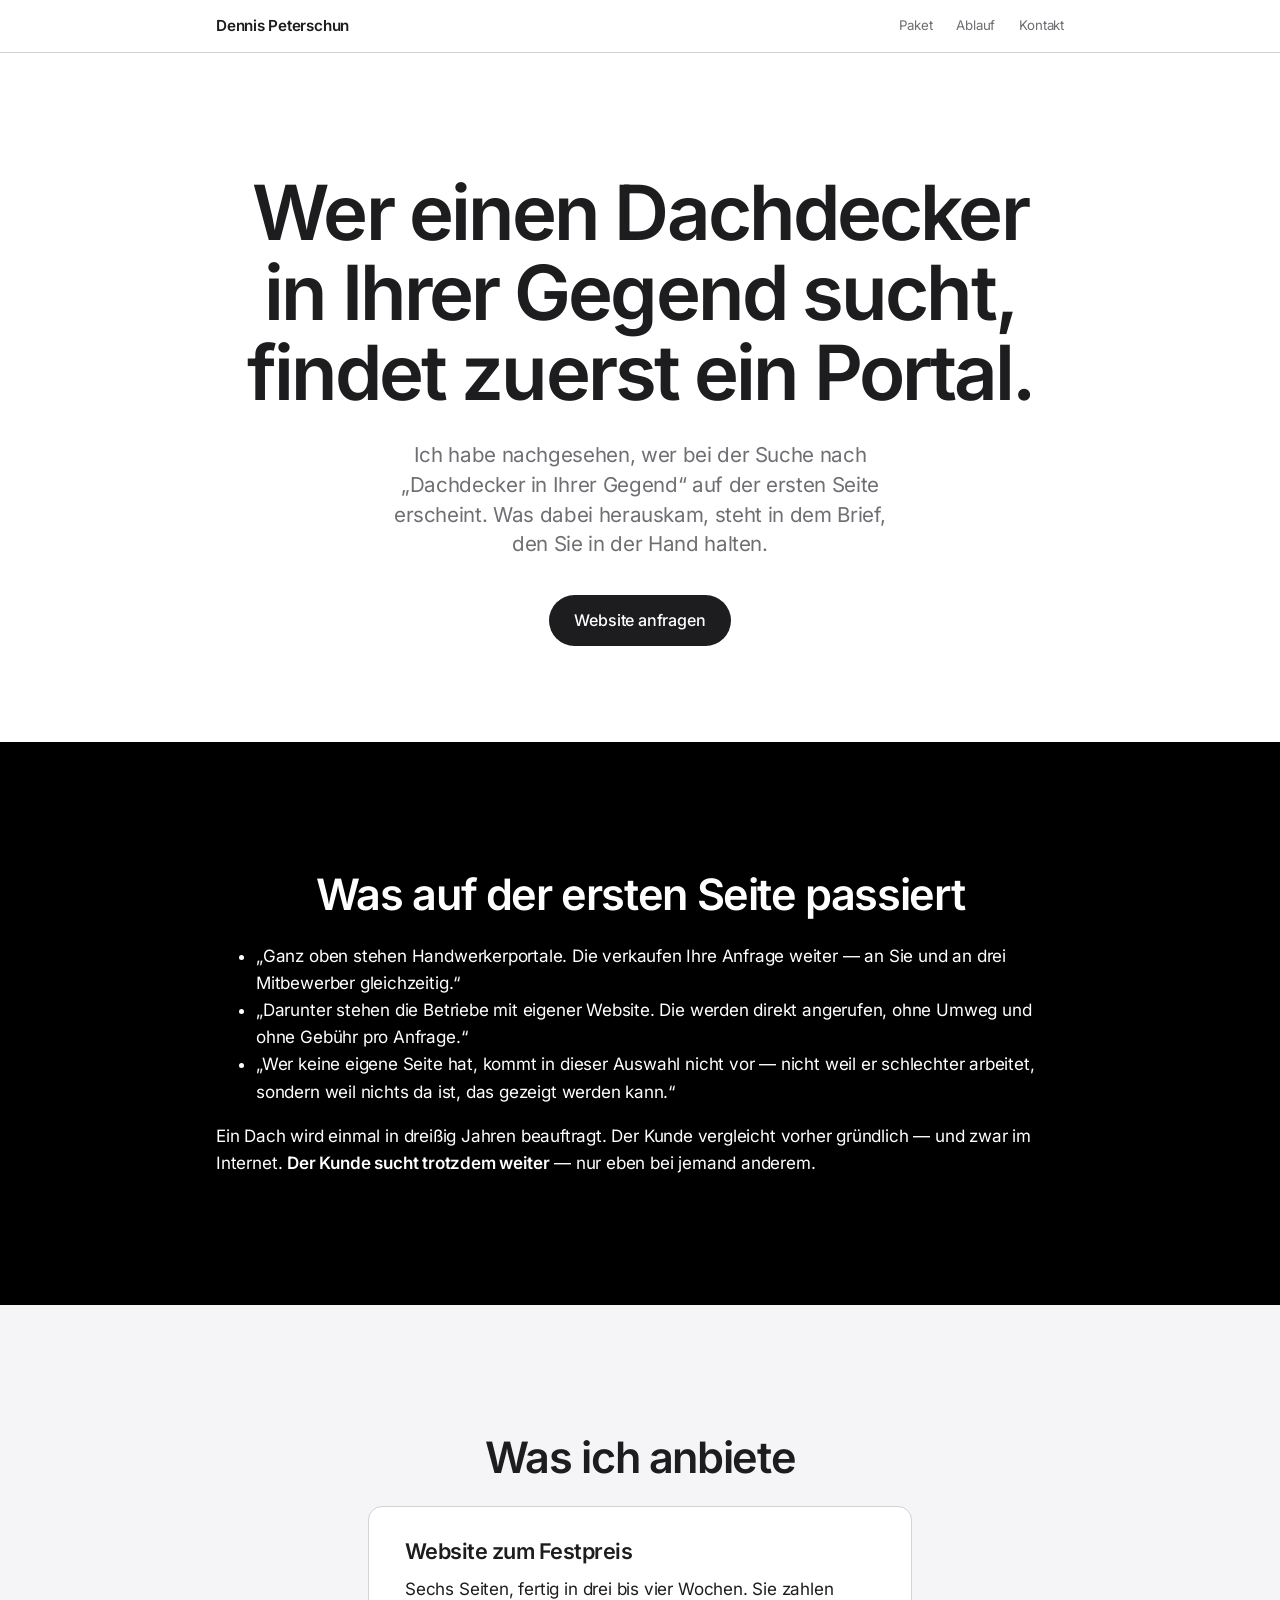
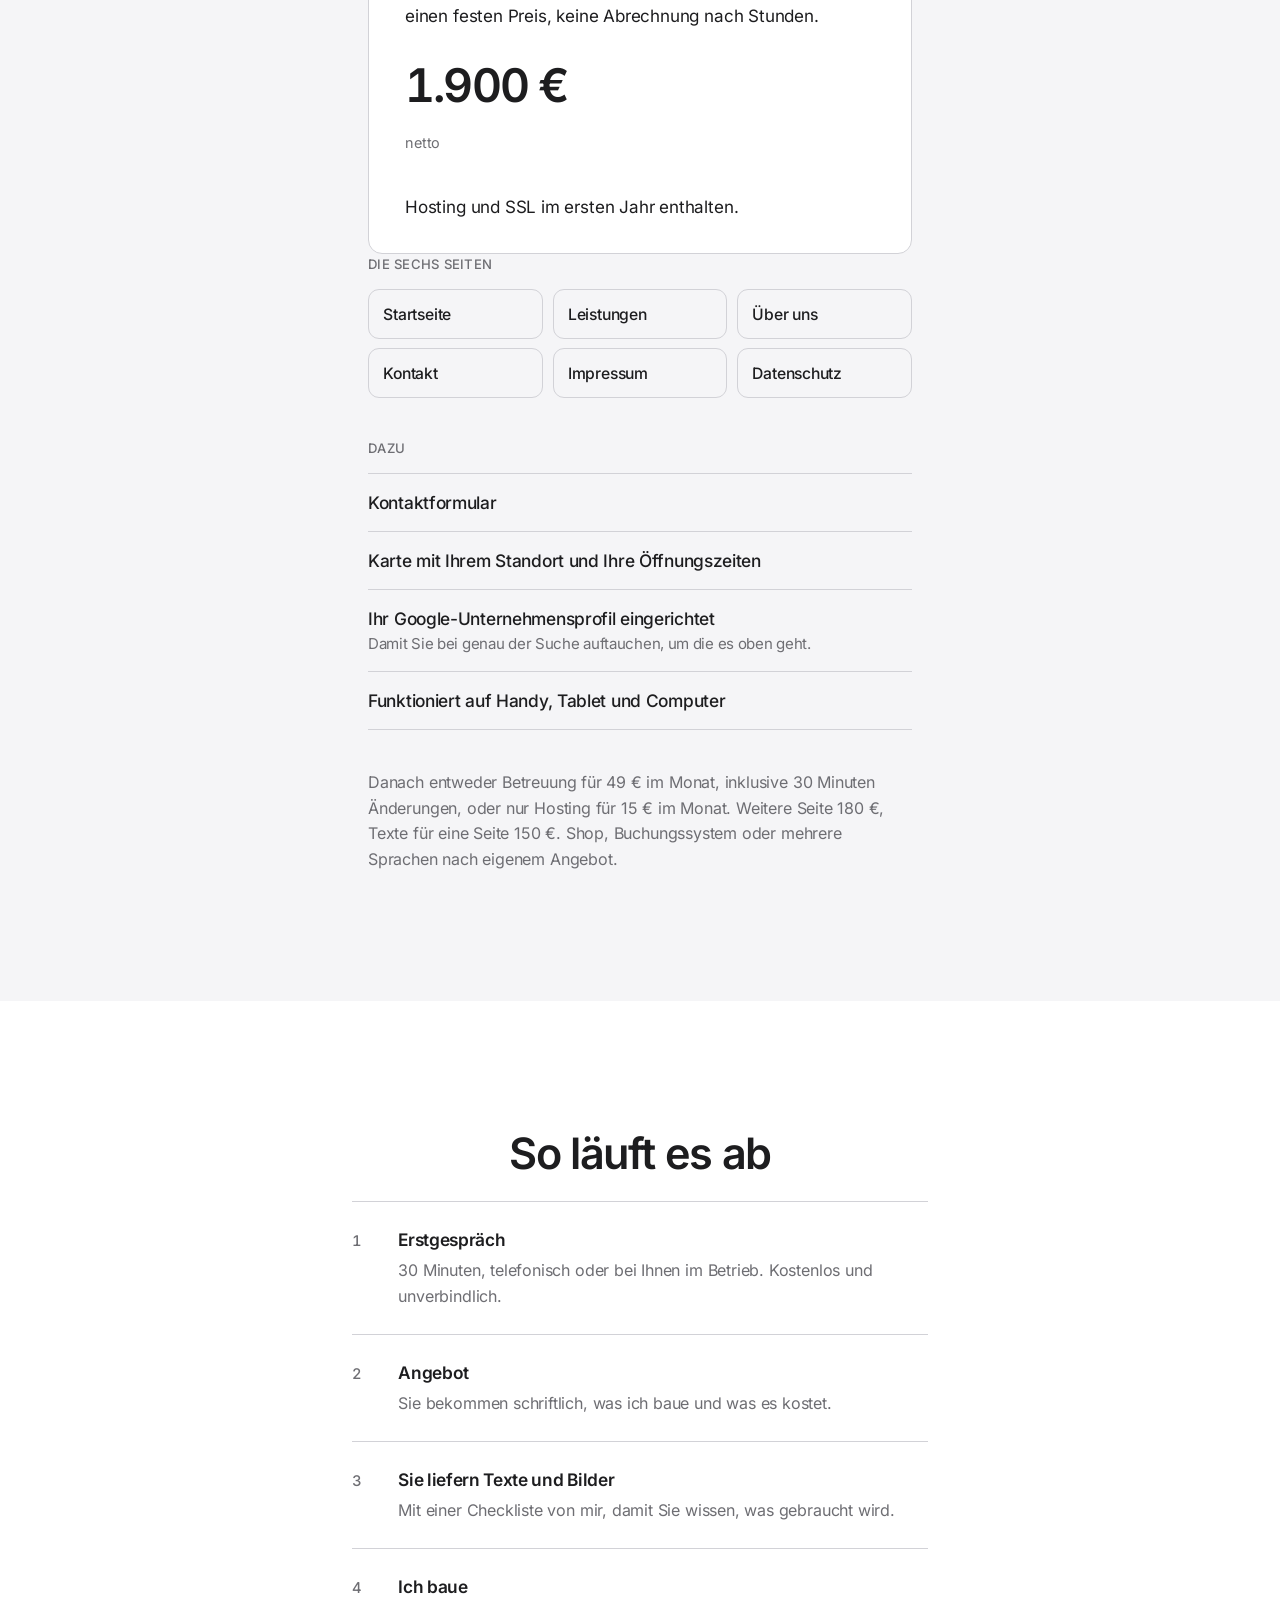
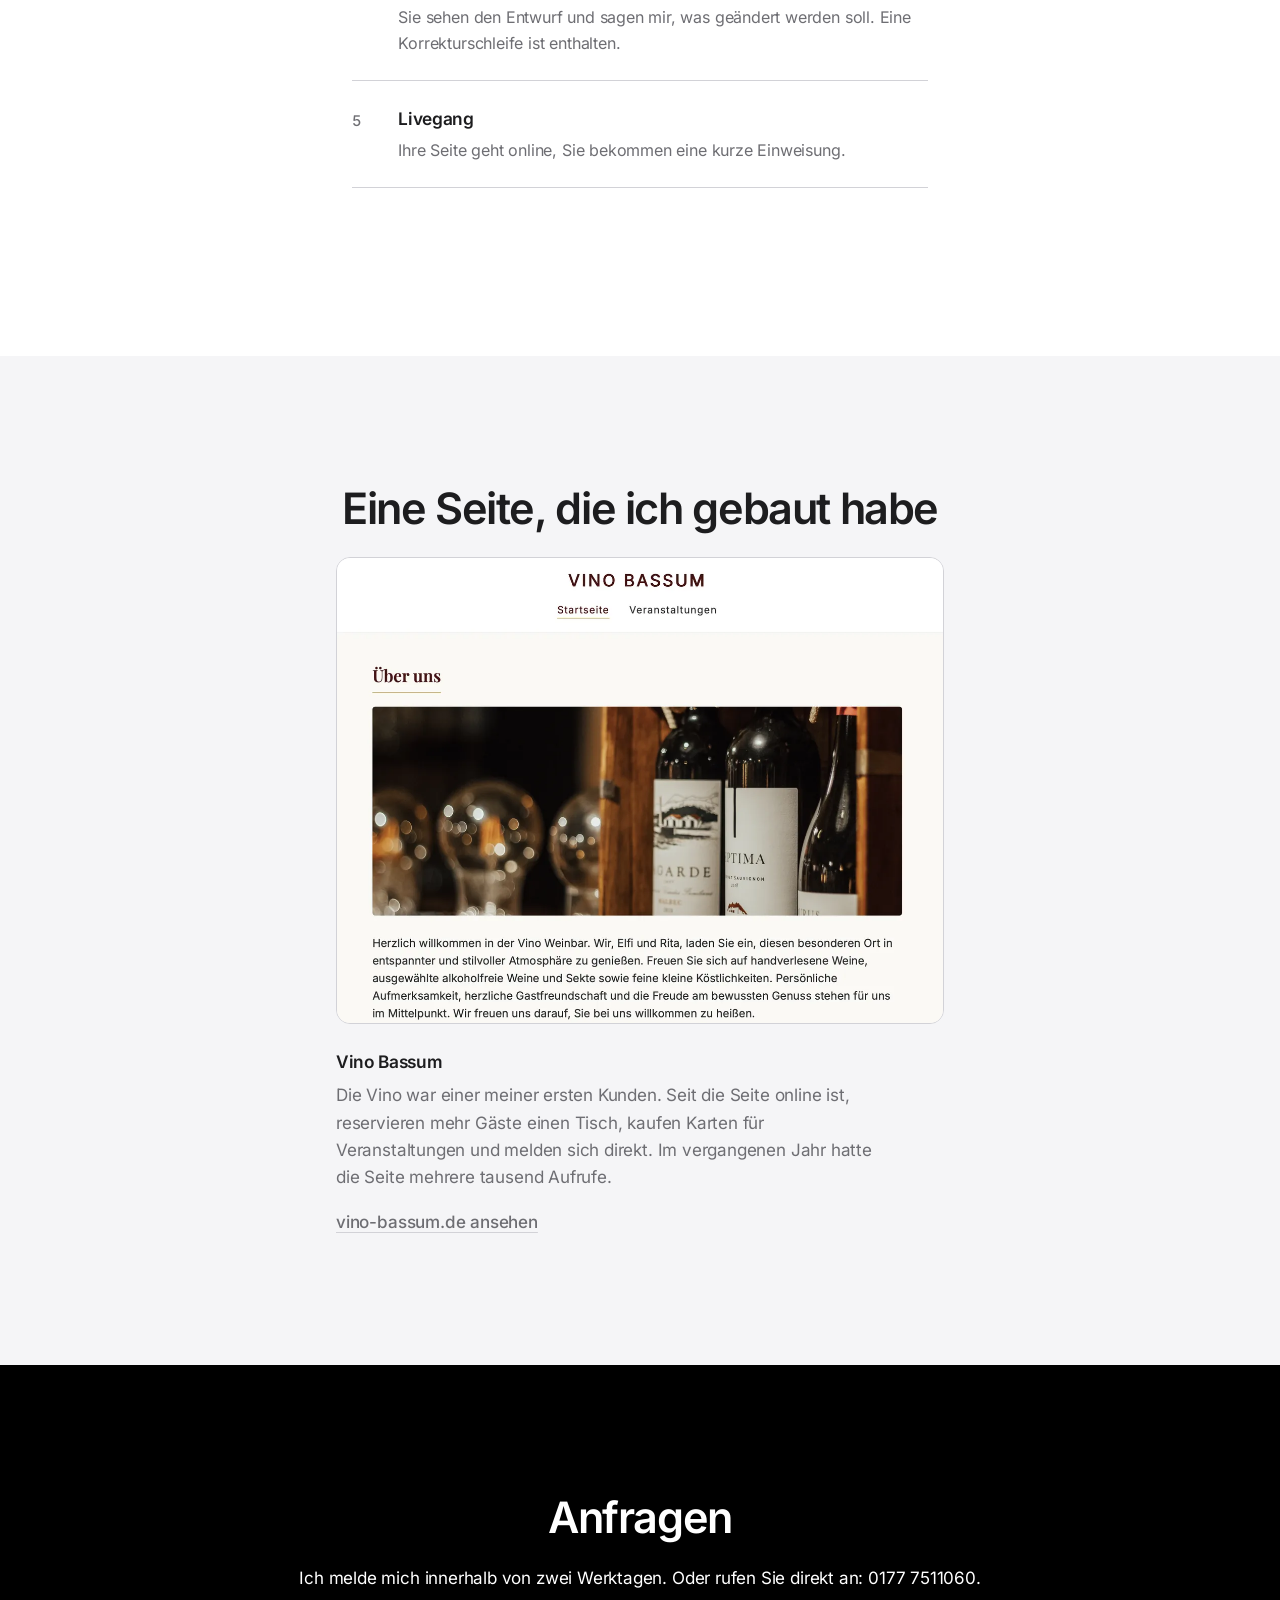
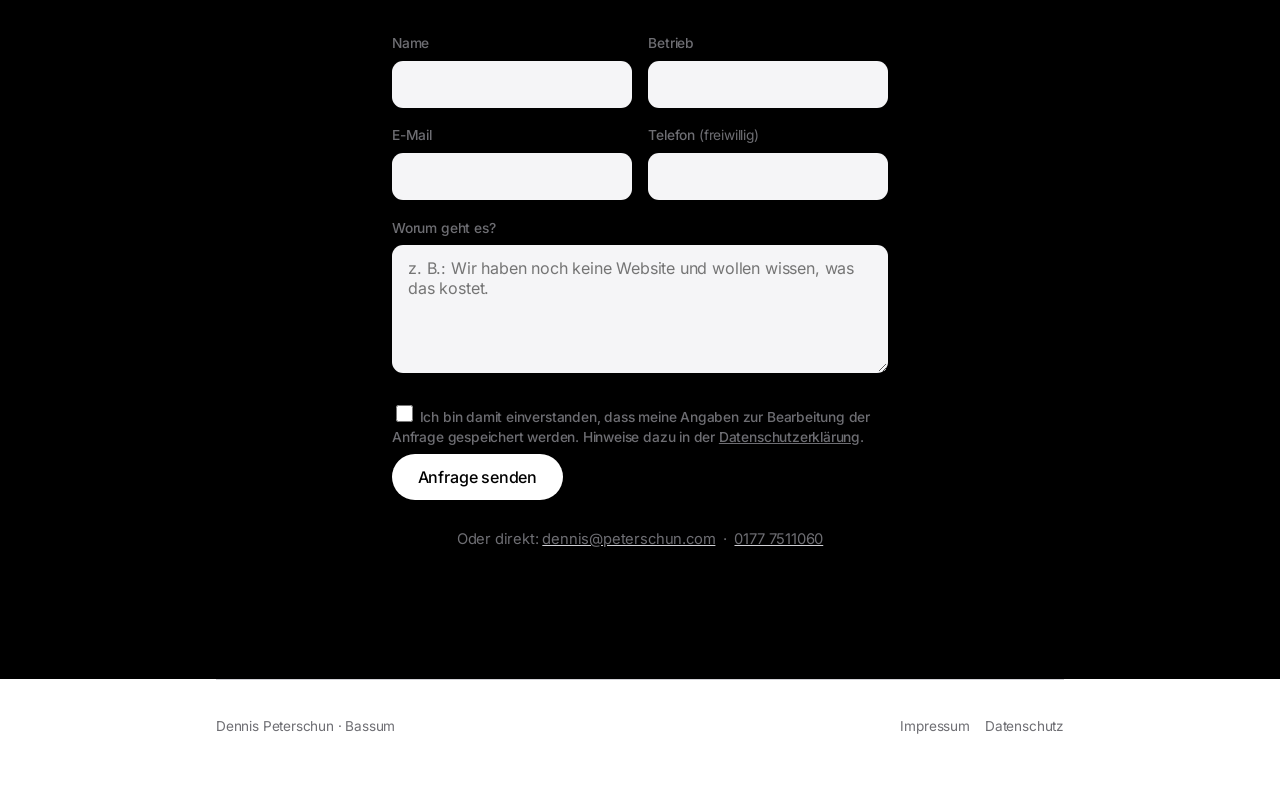
==== dach/index.html @ c655a7ee "Switch Brevo forms to fetch-based submission The form handler now submits directly to Brevo via fetc" ====
<!DOCTYPE html>
<html lang="de">
<head>
<meta charset="utf-8">
<meta name="viewport" content="width=device-width, initial-scale=1">
<title>Website für Dachdecker – Dennis Peterschun</title>
<meta name="description" content="Website zum Festpreis von 1.900 € für Dachdeckerbetriebe im Landkreis Diepholz. Sechs Seiten, fertig in drei bis vier Wochen, Hosting im ersten Jahr enthalten.">
<meta name="robots" content="noindex, follow">
<link rel="stylesheet" href="/assets/site.css">
</head>
<body data-gewerk="DA">

<div class="bar">
  <div class="shell bar-in">
    <a class="bar-name" href="/"><span class="bar-vorname">Dennis </span>Peterschun</a>
    <nav class="bar-links" aria-label="Seitenbereiche">
      <a href="#paket">Paket</a>
      <a href="#ablauf">Ablauf</a>
      <a href="#kontakt">Kontakt</a>
    </nav>
  </div>
</div>

<main id="top">

  <!-- ---------- Auftakt ---------- -->
  <section class="shell hero">
    <h1 class="h-display">Wer einen Dachdecker in Ihrer Gegend sucht, findet zuerst ein Portal.</h1>
    <p class="h-sub">Ich habe nachgesehen, wer bei der Suche nach
      „Dachdecker <span class="js-ort">in Ihrer Gegend</span>“ auf der ersten
      Seite erscheint. Was dabei herauskam, steht in dem Brief, den Sie in der Hand halten.</p>
    <div class="btn-row"><a class="btn" href="#kontakt">Website anfragen</a></div>
    <p class="hero-meta" data-ort-hinweis hidden>Diese Seite gehört zu dem Brief, den ich
      Ihnen nach <span class="js-ort"></span> geschickt habe.</p>
  </section>

  <!-- ---------- Was bei der Suche passiert ---------- -->
  <section class="sec sec-dark">
    <div class="shell">
      <div class="col-mid"><h2 class="h-sec">Was auf der ersten Seite passiert</h2></div>
      <ul class="quotes">
        <li>„Ganz oben stehen Handwerkerportale. Die verkaufen Ihre Anfrage weiter —
          an Sie und an drei Mitbewerber gleichzeitig.“</li>
        <li>„Darunter stehen die Betriebe mit eigener Website. Die werden direkt
          angerufen, ohne Umweg und ohne Gebühr pro Anfrage.“</li>
        <li>„Wer keine eigene Seite hat, kommt in dieser Auswahl nicht vor — nicht
          weil er schlechter arbeitet, sondern weil nichts da ist, das gezeigt werden
          kann.“</li>
      </ul>
      <p class="quotes-note">Ein Dach wird einmal in dreißig Jahren beauftragt. Der Kunde vergleicht vorher gründlich — und zwar im Internet. <b>Der Kunde sucht trotzdem weiter</b> — nur
        eben bei jemand anderem.</p>
    </div>
  </section>

  <!-- ---------- Angebot ---------- -->
  <section class="sec sec-grey" id="paket">
    <div class="shell">
      <div class="col-mid"><h2 class="h-sec">Was ich anbiete</h2></div>

      <div class="card">
        <h2>Website zum Festpreis</h2>
        <p>Sechs Seiten, fertig in drei bis vier Wochen. Sie zahlen einen festen Preis,
          keine Abrechnung nach Stunden.</p>
        <div class="card-price"><span class="pricetag">1.900 € <i>netto</i></span></div>
        <div class="card-foot">Hosting und SSL im ersten Jahr enthalten.</div>
      </div>

      <span class="grouplabel">Die sechs Seiten</span>
      <ul class="pagegrid">
        <li>Startseite</li>
        <li>Leistungen</li>
        <li>Über uns</li>
        <li>Kontakt</li>
        <li>Impressum</li>
        <li>Datenschutz</li>
      </ul>

      <span class="grouplabel">Dazu</span>
      <ul class="feats">
        <li>Kontaktformular</li>
        <li>Karte mit Ihrem Standort und Ihre Öffnungszeiten</li>
        <li>Ihr Google-Unternehmensprofil eingerichtet<span>Damit Sie bei genau der Suche
          auftauchen, um die es oben geht.</span></li>
        <li>Funktioniert auf Handy, Tablet und Computer</li>
      </ul>

      <p class="note">Danach entweder Betreuung für 49 € im Monat, inklusive
        30 Minuten Änderungen, oder nur Hosting für 15 € im Monat. Weitere
        Seite 180 €, Texte für eine Seite 150 €. Shop, Buchungssystem oder
        mehrere Sprachen nach eigenem Angebot.</p>
    </div>
  </section>

  <!-- ---------- Ablauf ---------- -->
  <section class="sec" id="ablauf">
    <div class="shell">
      <div class="col-mid"><h2 class="h-sec">So läuft es ab</h2></div>
      <ol class="steps">
        <li><b>Erstgespräch</b><span>30 Minuten, telefonisch oder bei Ihnen im Betrieb.
          Kostenlos und unverbindlich.</span></li>
        <li><b>Angebot</b><span>Sie bekommen schriftlich, was ich baue und was es kostet.</span></li>
        <li><b>Sie liefern Texte und Bilder</b><span>Mit einer Checkliste von mir, damit Sie
          wissen, was gebraucht wird.</span></li>
        <li><b>Ich baue</b><span>Sie sehen den Entwurf und sagen mir, was geändert werden
          soll. Eine Korrekturschleife ist enthalten.</span></li>
        <li><b>Livegang</b><span>Ihre Seite geht online, Sie bekommen eine kurze
          Einweisung.</span></li>
      </ol>
    </div>
  </section>

  <!-- ---------- Referenz ---------- -->
  <section class="sec sec-grey" id="referenz">
    <div class="shell">
      <div class="col-mid"><h2 class="h-sec">Eine Seite, die ich gebaut habe</h2></div>
      <div class="ref">
        <figure class="ref-shot">
          <a href="https://www.vino-bassum.de" target="_blank" rel="noopener">
            <img src="/assets/vino-bassum.webp" alt="Startseite der Website vino-bassum.de"
                 width="1200" height="922" loading="lazy" decoding="async">
          </a>
        </figure>
        <div class="ref-text">
          <span class="ref-name">Vino Bassum</span>
          <p>Die Vino war einer meiner ersten Kunden. Seit die Seite online ist, reservieren
            mehr Gäste einen Tisch, kaufen Karten für Veranstaltungen und melden sich
            direkt. Im vergangenen Jahr hatte die Seite mehrere tausend Aufrufe.</p>
          <p><a class="textlink" href="https://www.vino-bassum.de" target="_blank"
                rel="noopener">vino-bassum.de ansehen</a></p>
        </div>
      </div>
    </div>
  </section>

  <!-- ---------- Kontakt ---------- -->
  <section class="sec sec-dark" id="kontakt">
    <div class="shell">
      <div class="col-mid">
        <h2 class="h-sec">Anfragen</h2>
        <p class="note-mid">Ich melde mich innerhalb von zwei Werktagen. Oder rufen Sie
          direkt an: 0177 7511060.</p>
      </div>

      <!--
        ============================================================
        FORMULAR -> BREVO
        /assets/formular.js sendet per fetch an die action-URL des
        Brevo-Formulars und liest die Antwort aus (JSON, CORS erlaubt).
        Nur bei success=true geht es weiter auf /danke/, sonst
        erscheint der rote Kasten.

        BETRIEBS_ID ist in Brevo ein PFLICHTFELD. Ist es leer,
        verwirft Brevo die komplette Anfrage. Ohne Brief-Code steht
        deshalb unten der Vorgabewert "ohne-code".

        VORHER IN BREVO ANLEGEN (Kontakte > Einstellungen > Attribute),
        jeweils als Typ Text:
          BETRIEB, TELEFON, ANLIEGEN, HERKUNFT, BETRIEBS_ID, GEWERK
        Brevo verwirft Werte fuer nicht existierende Attribute ohne
        Fehlermeldung. Erst anlegen, dann testen.

        Die drei Felder BETRIEBS_ID, GEWERK und HERKUNFT fuellt
        /assets/kampagne.js aus dem Code im QR-Code des Briefes.
        ============================================================
      -->
      <form class="form" id="kampagnenform" method="POST"
            action="https://5ef05d4b.sibforms.com/serve/[base64]" data-formular novalidate>
        <div class="field-2">
          <div class="field">
            <label for="k-name">Name</label>
            <input type="text" id="k-name" name="NACHNAME" autocomplete="name"
                   maxlength="200" required>
          </div>
          <div class="field">
            <label for="k-firma">Betrieb</label>
            <input type="text" id="k-firma" name="BETRIEB" autocomplete="organization"
                   maxlength="200" required>
          </div>
        </div>
        <div class="field-2">
          <div class="field">
            <label for="k-mail">E-Mail</label>
            <input type="email" id="k-mail" name="EMAIL" autocomplete="email" required>
          </div>
          <div class="field">
            <label for="k-tel">Telefon <span style="font-weight:400">(freiwillig)</span></label>
            <input type="tel" id="k-tel" name="TELEFON" autocomplete="tel">
          </div>
        </div>
        <div class="field">
          <label for="k-text">Worum geht es?</label>
          <textarea id="k-text" name="ANLIEGEN" maxlength="1000" required
                    placeholder="z. B.: Wir haben noch keine Website und wollen wissen, was das kostet."></textarea>
        </div>

        <label class="consent" for="k-ok">
          <input type="checkbox" id="k-ok" name="OPT_IN" value="1" required>
          <span>Ich bin damit einverstanden, dass meine Angaben zur Bearbeitung der Anfrage
            gespeichert werden. Hinweise dazu in der
            <a href="/datenschutz.html">Datenschutzerklärung</a>.</span>
        </label>

        <p class="form-error" id="kampagnenerror" role="alert">Bitte füllen Sie die
          markierten Felder aus.</p>

        <button type="submit" class="btn">Anfrage senden</button>

        <div class="form-fail" role="alert">
          <b>Das Senden hat nicht funktioniert.</b>
          <p>Bitte rufen Sie mich an: <a href="tel:+491777511060">0177 7511060</a>.
            Oder schreiben Sie an
            <a href="mailto:dennis@peterschun.com">dennis@peterschun.com</a>.</p>
        </div>

        <!-- Spamfalle von Brevo: muss leer bleiben, nicht entfernen. -->
        <input type="text" name="email_address_check" value="" tabindex="-1" aria-hidden="true"
               style="position:absolute;left:-9999px;width:1px;height:1px;opacity:0">
        <input type="hidden" name="locale" value="de">
        <!-- Pflichtfeld in Brevo. Leer = Anfrage wird verworfen.
             Liegt ein Brief-Code vor, ueberschreibt kampagne.js den Wert. -->
        <input type="hidden" name="BETRIEBS_ID" value="ohne-code">
        <input type="hidden" name="HERKUNFT" value="Brief Dachdecker">
        <input type="hidden" name="GEWERK" value="DA">
      </form>



      <p class="form-alt" data-ort-hinweis hidden>Ihr Zeichen aus dem Brief:
        <b class="js-code"></b> — nennen Sie es einfach am Telefon, dann finde ich
        Ihren Betrieb sofort.</p>

      <p class="form-alt">Oder direkt:
        <a href="mailto:dennis@peterschun.com">dennis@peterschun.com</a>
        &nbsp;·&nbsp; <a href="tel:+491777511060">0177 7511060</a></p>
    </div>
  </section>

</main>

<footer class="shell">
  <div class="foot">
    <div>Dennis Peterschun · Bassum</div>
    <div><a href="/impressum.html">Impressum</a> &nbsp;&nbsp;
      <a href="/datenschutz.html">Datenschutz</a></div>
  </div>
</footer>

<script src="/assets/kampagne.js"></script>
<script src="/assets/formular.js"></script>
</body>
</html>
---- assets/site.css ----
/* ============================================================
   peterschun.com – gemeinsame Styles
   Wird von index.html, /prozesscheck/ und /website-paket/
   eingebunden. Farben, Schriften und Bausteine wie gehabt.
   ============================================================ */

/* ---------- Schriften: liegen lokal unter /fonts/ ----------
   Es wird nichts von fremden Servern geladen. Kein Cookie-Banner. */
@font-face{
  font-family:"Inter";
  font-style:normal;
  font-weight:400;
  font-display:swap;
  src:url("/fonts/inter-latin-400.woff2") format("woff2");
}
@font-face{
  font-family:"Inter";
  font-style:normal;
  font-weight:500;
  font-display:swap;
  src:url("/fonts/inter-latin-500.woff2") format("woff2");
}
@font-face{
  font-family:"Inter";
  font-style:normal;
  font-weight:600;
  font-display:swap;
  src:url("/fonts/inter-latin-600.woff2") format("woff2");
}

:root{
  --white:#FFFFFF;
  --grey-bg:#F5F5F7;
  --ink:#1D1D1F;
  --muted:#6E6E73;
  --line:#D2D2D7;
  --black:#000000;
  --line-dark:#2A2A2A;
  --muted-dark:#A1A1A6;
  --measure:44rem;
}

*,*::before,*::after{box-sizing:border-box}
html{-webkit-text-size-adjust:100%;scroll-behavior:smooth}
@media (prefers-reduced-motion:reduce){ html{scroll-behavior:auto} }

body{
  margin:0;
  background:var(--white);
  color:var(--ink);
  font-family:"Inter",-apple-system,BlinkMacSystemFont,"Segoe UI",sans-serif;
  font-size:17px;
  line-height:1.6;
  font-weight:400;
  -webkit-font-smoothing:antialiased;
  letter-spacing:-0.011em;
}

.shell{
  width:100%;
  max-width:58rem;
  margin-inline:auto;
  padding-inline:1.5rem;
}
@media (min-width:48rem){ .shell{padding-inline:2.5rem} }

.col{max-width:var(--measure);margin-inline:auto}
.col-mid{max-width:var(--measure);margin-inline:auto;text-align:center}

p{margin:0 0 1.15rem}
p:last-child{margin-bottom:0}
a{color:inherit}
img{max-width:100%;height:auto;display:block}

:focus-visible{outline:2px solid currentColor;outline-offset:3px;border-radius:2px}

/* ================= Kopfleiste ================= */
.bar{
  position:sticky;
  top:0;
  z-index:50;
  background:rgba(255,255,255,.82);
  backdrop-filter:saturate(180%) blur(20px);
  -webkit-backdrop-filter:saturate(180%) blur(20px);
  border-bottom:1px solid var(--line);
}
.bar .shell{padding-inline:.85rem}
@media (min-width:26rem){ .bar .shell{padding-inline:1.5rem} }
@media (min-width:48rem){ .bar .shell{padding-inline:2.5rem} }
.bar-in{
  display:flex;
  align-items:center;
  justify-content:space-between;
  gap:.75rem;
  height:3.25rem;
}
@media (min-width:26rem){ .bar-in{gap:1rem} }
.bar-name{
  font-weight:600;
  font-size:.88rem;
  letter-spacing:-0.015em;
  text-decoration:none;
  white-space:nowrap;
}
.bar-links{display:flex;gap:.6rem;font-size:.72rem}
.bar-links a{color:var(--muted);text-decoration:none;white-space:nowrap}
.bar-links a:hover{color:var(--ink)}
.bar-links a[aria-current="page"]{color:var(--ink)}
/* Auf schmalen Geraeten wird der Vorname ausgeblendet, damit alle
   drei Navigationspunkte in eine Zeile passen. */
.bar-vorname{display:none}
@media (min-width:26rem){
  .bar-name{font-size:.95rem}
  .bar-vorname{display:inline}
  .bar-links{gap:.9rem;font-size:.8rem}
}
@media (min-width:34rem){
  .bar-in{gap:1.5rem}
  .bar-links{gap:1.5rem;font-size:.83rem}
}

/* ================= Abschnitte ================= */
.sec{padding-block:5rem}
@media (min-width:44rem){ .sec{padding-block:8rem} }

.sec-dark{background:var(--black);color:var(--white)}
.sec-grey{background:var(--grey-bg)}

.h-display{
  font-size:clamp(2.5rem,7vw,4.75rem);
  font-weight:600;
  line-height:1.05;
  letter-spacing:-0.038em;
  margin:0;
}
.h-sec{
  font-size:clamp(1.85rem,4.4vw,2.7rem);
  font-weight:600;
  line-height:1.12;
  letter-spacing:-0.032em;
  margin:0 0 1.5rem;
}
.h-sub{
  font-size:1.28rem;
  line-height:1.45;
  letter-spacing:-0.017em;
  color:var(--muted);
  font-weight:400;
}
.sec-dark .h-sub{color:var(--muted-dark)}

/* ================= Auftakt ================= */
.hero{padding-block:4.5rem 4rem;text-align:center}
@media (min-width:44rem){ .hero{padding-block:7.5rem 6rem} }
.hero .h-display{max-width:22ch;margin-inline:auto}
.hero .h-sub{margin:1.75rem auto 0;max-width:40ch}
.hero-meta{
  margin-top:3.25rem;
  padding-top:1.4rem;
  border-top:1px solid var(--line);
  max-width:36rem;
  margin-inline:auto;
  font-size:.9rem;
  color:var(--muted);
}

.btn-row{margin-top:2.25rem}
.btn{
  display:inline-block;
  background:var(--ink);
  color:var(--white);
  text-decoration:none;
  font-weight:500;
  font-size:1rem;
  letter-spacing:-0.011em;
  padding:.8rem 1.6rem;
  border:0;
  border-radius:980px;
  cursor:pointer;
  font-family:inherit;
}
.btn:hover{background:#000}
.sec-dark .btn{background:var(--white);color:var(--black)}
.sec-dark .btn:hover{background:#E8E8ED}
.sec-dark :focus-visible{outline-color:var(--white)}

.textlink{
  display:inline-block;
  font-weight:500;
  text-decoration:underline;
  text-underline-offset:.25em;
  text-decoration-color:var(--line);
}
.textlink:hover{text-decoration-color:currentColor}

/* ================= Ablauf ================= */
.steps{margin:0 auto 2.5rem;padding:0;list-style:none;counter-reset:s;max-width:36rem;text-align:left}
.steps li{
  counter-increment:s;
  display:grid;
  grid-template-columns:1.9rem 1fr;
  gap:0 1rem;
  padding-block:1.5rem;
  border-top:1px solid var(--line);
}
.steps li:last-child{border-bottom:1px solid var(--line)}
.steps li::before{
  content:counter(s);
  font-size:.92rem;
  font-weight:500;
  color:var(--muted);
  font-variant-numeric:tabular-nums;
  padding-top:.28rem;
}
.steps b{grid-column:2;display:block;font-weight:600;font-size:1.08rem;letter-spacing:-0.019em;margin-bottom:.3rem}
.steps span{grid-column:2;color:var(--muted);font-size:1rem}
.sec-dark .steps li{border-color:var(--line-dark)}
.sec-dark .steps li::before,.sec-dark .steps span{color:var(--muted-dark)}

.pricetag{
  display:block;
  margin:0 0 2.5rem;
  font-size:clamp(2.1rem,5.5vw,2.9rem);
  font-weight:600;
  letter-spacing:-0.038em;
  font-variant-numeric:tabular-nums;
}
.pricetag i{
  display:block;
  font-style:normal;
  font-size:.9rem;
  font-weight:400;
  letter-spacing:-0.011em;
  color:var(--muted);
  margin-top:.5rem;
}
.sec-dark .pricetag i{color:var(--muted-dark)}

/* ================= Wer ================= */
.facts{margin:2.25rem auto 0;padding:0;list-style:none;max-width:34rem;font-size:.96rem;text-align:left}
.facts li{
  display:flex;
  gap:1.25rem;
  justify-content:space-between;
  padding-block:.75rem;
  border-top:1px solid var(--line);
  color:var(--muted);
}
.facts li:last-child{border-bottom:1px solid var(--line)}
.facts b{font-weight:500;color:var(--ink);text-align:right}
.sec-dark .facts li{border-color:var(--line-dark);color:var(--muted-dark)}
.sec-dark .facts b{color:var(--white)}
/* Auf schmalen Geraeten Wert unter die Bezeichnung, damit Preise
   nicht mitten in der Zahl umbrechen. */
@media (max-width:30rem){
  .facts li{flex-direction:column;gap:.15rem}
  .facts b{text-align:left}
}

/* ================= Leistungsliste (Website-Paket) ================= */
.feats{
  margin:0 auto 2.5rem;
  padding:0;
  list-style:none;
  max-width:34rem;
  text-align:left;
}
.feats li{
  padding-block:1.05rem;
  border-top:1px solid var(--line);
  font-size:1.08rem;
  font-weight:500;
  letter-spacing:-0.017em;
  line-height:1.35;
}
.feats li:last-child{border-bottom:1px solid var(--line)}
.sec-dark .feats li{border-color:var(--line-dark)}
.feats span{
  display:block;
  margin-top:.25rem;
  font-size:.94rem;
  font-weight:400;
  color:var(--muted);
}
.sec-dark .feats span{color:var(--muted-dark)}

/* ================= Referenz ================= */
.ref{max-width:38rem;margin-inline:auto}
.ref-shot{
  margin:0 0 1.5rem;
  border:1px solid var(--line);
  border-radius:14px;
  overflow:hidden;
  background:var(--grey-bg);
}
.ref-shot img{width:100%}
.ref-text{max-width:34rem}
.ref-text p{color:var(--muted)}
.ref-name{
  display:block;
  font-weight:600;
  font-size:1.08rem;
  letter-spacing:-0.019em;
  color:var(--ink);
  margin-bottom:.4rem;
}

/* ================= Ueber mich ================= */
/* Ohne Foto: eine Spalte. Kommt spaeter ein Bild dazu, wird hier
   wieder eine zweite Spalte eingefuegt. */
.me{
  max-width:34rem;
  margin-inline:auto;
  text-align:left;
}
.me-name{
  display:block;
  font-weight:600;
  font-size:1.15rem;
  letter-spacing:-0.021em;
  margin-bottom:.2rem;
}
.me-place{display:block;font-size:.92rem;color:var(--muted);margin-bottom:1rem}
.me-text{color:var(--muted)}
.me-contact{
  margin:1.5rem 0 0;
  padding:0;
  list-style:none;
  font-size:1.08rem;
  font-weight:500;
}
.me-contact li{padding-block:.6rem;border-top:1px solid var(--line)}
.me-contact li:last-child{border-bottom:1px solid var(--line)}
.me-contact a{text-decoration:none}
.me-contact a:hover{text-decoration:underline;text-underline-offset:.25em}
.me-contact span{
  display:block;
  font-size:.8rem;
  font-weight:400;
  color:var(--muted);
  margin-bottom:.1rem;
}

/* ================= Formular ================= */
.form{max-width:31rem;margin:2.5rem auto 0;text-align:left}
.field{margin-bottom:1.05rem}
.field-2{display:grid;gap:1.05rem}
@media (min-width:34rem){ .field-2{grid-template-columns:1fr 1fr} }
.form label{
  display:block;
  font-size:.86rem;
  font-weight:500;
  color:var(--muted);
  margin-bottom:.4rem;
}
.form input,.form textarea{
  width:100%;
  font-family:inherit;
  font-size:1rem;
  letter-spacing:-0.011em;
  color:var(--ink);
  background:var(--grey-bg);
  border:1px solid transparent;
  border-radius:11px;
  padding:.78rem .95rem;
}
.sec-grey .form input,.sec-grey .form textarea{background:var(--white);border-color:var(--line)}
.form textarea{min-height:8rem;resize:vertical}
.form input:focus,.form textarea:focus{
  outline:none;
  border-color:var(--ink);
  background:var(--white);
}
.form input[aria-invalid="true"],.form textarea[aria-invalid="true"]{border-color:#B3261E}
.consent{
  display:flex;
  gap:.7rem;
  align-items:flex-start;
  margin:1.3rem 0 1.5rem;
  font-size:.88rem;
  color:var(--muted);
  line-height:1.5;
}
.consent input{width:1.05rem;height:1.05rem;margin-top:.18rem;flex:0 0 auto;accent-color:var(--ink)}
.form-error{
  display:none;
  font-size:.88rem;
  color:#B3261E;
  margin-bottom:1rem;
}
.form-error.on{display:block}
.form-done{
  display:none;
  max-width:31rem;
  margin:2.5rem auto 0;
  padding:1.75rem;
  border:1px solid var(--line);
  border-radius:14px;
  text-align:left;
  background:var(--white);
}
.form-done.on{display:block}
.form-done b{display:block;font-weight:600;font-size:1.1rem;letter-spacing:-0.02em;margin-bottom:.5rem}
.form-done p{color:var(--muted);font-size:.98rem}
.form-alt{margin-top:1.75rem;font-size:.92rem;color:var(--muted);text-align:center}
.form-alt a{text-decoration:underline;text-decoration-color:var(--line)}

/* ================= Fuss ================= */
.foot{
  border-top:1px solid var(--line);
  padding-block:2.25rem 3.25rem;
  font-size:.85rem;
  color:var(--muted);
  display:flex;
  flex-wrap:wrap;
  gap:.6rem 1.75rem;
  justify-content:space-between;
}
.foot a{text-decoration:none}
.foot a:hover{color:var(--ink)}


/* ================= Seitenliste (Was ist enthalten) ================= */
.pagegrid{
  display:grid;
  grid-template-columns:1fr 1fr;
  gap:.6rem;
  max-width:34rem;
  margin:0 auto 2.5rem;
  padding:0;
  list-style:none;
}
@media (min-width:38rem){ .pagegrid{grid-template-columns:repeat(3,1fr)} }
.pagegrid li{
  border:1px solid var(--line);
  border-radius:11px;
  padding:.7rem .9rem;
  font-size:.98rem;
  font-weight:500;
  letter-spacing:-0.015em;
}
.sec-dark .pagegrid li{border-color:var(--line-dark)}

.grouplabel{
  display:block;
  max-width:34rem;
  margin:0 auto .9rem;
  font-size:.82rem;
  font-weight:500;
  letter-spacing:.02em;
  text-transform:uppercase;
  color:var(--muted);
}
.sec-dark .grouplabel{color:var(--muted-dark)}

/* ================= Hinweissatz unter einem Block ================= */
.note{
  max-width:34rem;
  margin:2rem auto 0;
  font-size:1rem;
  color:var(--muted);
}
.sec-dark .note{color:var(--muted-dark)}
.note-mid{text-align:center}

/* ================= Karte ================= */
.card{
  max-width:34rem;
  margin-inline:auto;
  background:var(--white);
  border:1px solid var(--line);
  border-radius:14px;
  padding:1.75rem;
  text-align:left;
}
@media (min-width:34rem){ .card{padding:2rem 2.25rem} }
.card h2{
  font-size:1.35rem;
  font-weight:600;
  letter-spacing:-0.024em;
  line-height:1.2;
  margin:0 0 .7rem;
}

/* ================= Zwei Karten nebeneinander ================= */
.cards{
  display:grid;
  gap:1.25rem;
  max-width:44rem;
  margin-inline:auto;
  align-items:stretch;
}
@media (min-width:44rem){ .cards{grid-template-columns:1fr 1fr;gap:1.5rem} }
.cards .card{max-width:none;margin:0;height:100%}
.card-hl{border-color:var(--ink);border-width:2px}
.card-tag{
  display:inline-block;
  margin-bottom:.9rem;
  padding:.2rem .6rem;
  border-radius:980px;
  background:var(--ink);
  color:var(--white);
  font-size:.74rem;
  font-weight:500;
  letter-spacing:.01em;
}
.card-figure{
  display:block;
  font-size:1.9rem;
  font-weight:600;
  letter-spacing:-0.034em;
  font-variant-numeric:tabular-nums;
  line-height:1.1;
  margin-bottom:1.1rem;
}
.card-figure i{
  display:block;
  font-style:normal;
  font-size:.86rem;
  font-weight:400;
  letter-spacing:-0.011em;
  color:var(--muted);
  margin-top:.3rem;
}
.card-list{margin:0;padding:0;list-style:none;font-size:1rem}
.card-list li{
  padding-block:.6rem;
  border-top:1px solid var(--line);
  color:var(--muted);
}
.card-list li:first-child{border-top:0;padding-top:0}

/* ================= Abschluss: Formular und direkter Draht ================= */
.contact-split{
  display:grid;
  gap:2.5rem;
  max-width:44rem;
  margin-inline:auto;
  align-items:start;
}
@media (min-width:46rem){ .contact-split{grid-template-columns:1.15fr 1fr;gap:3rem} }
.contact-split .form{margin-top:0;max-width:none}
.direct h3{
  font-size:1.15rem;
  font-weight:600;
  letter-spacing:-0.021em;
  margin:0 0 .55rem;
}
.direct p{color:var(--muted);font-size:1rem}
.direct .me-name{margin-bottom:.2rem}
.direct .btn{margin-top:.5rem}

/* ---------- Hinweis, wenn der Versand nicht geklappt hat ----------
   Wird von /assets/formular.js eingeschaltet (Klasse "on"). */
.form-fail{
  display:none;
  max-width:31rem;
  margin:1.5rem auto 0;
  padding:1.2rem 1.35rem;
  border:1px solid #B3261E;
  border-radius:12px;
  background:#FFF4F3;
  color:var(--ink);
  text-align:left;
}
.form-fail.on{display:block}
.form-fail b{display:block;font-weight:600;font-size:1.02rem;letter-spacing:-0.018em;margin-bottom:.35rem}
.form-fail p{margin:0;font-size:.95rem}
.form-fail a{color:inherit;font-weight:500}
.sec-dark .form-fail{background:#2A1413;border-color:#E0675C;color:var(--white)}
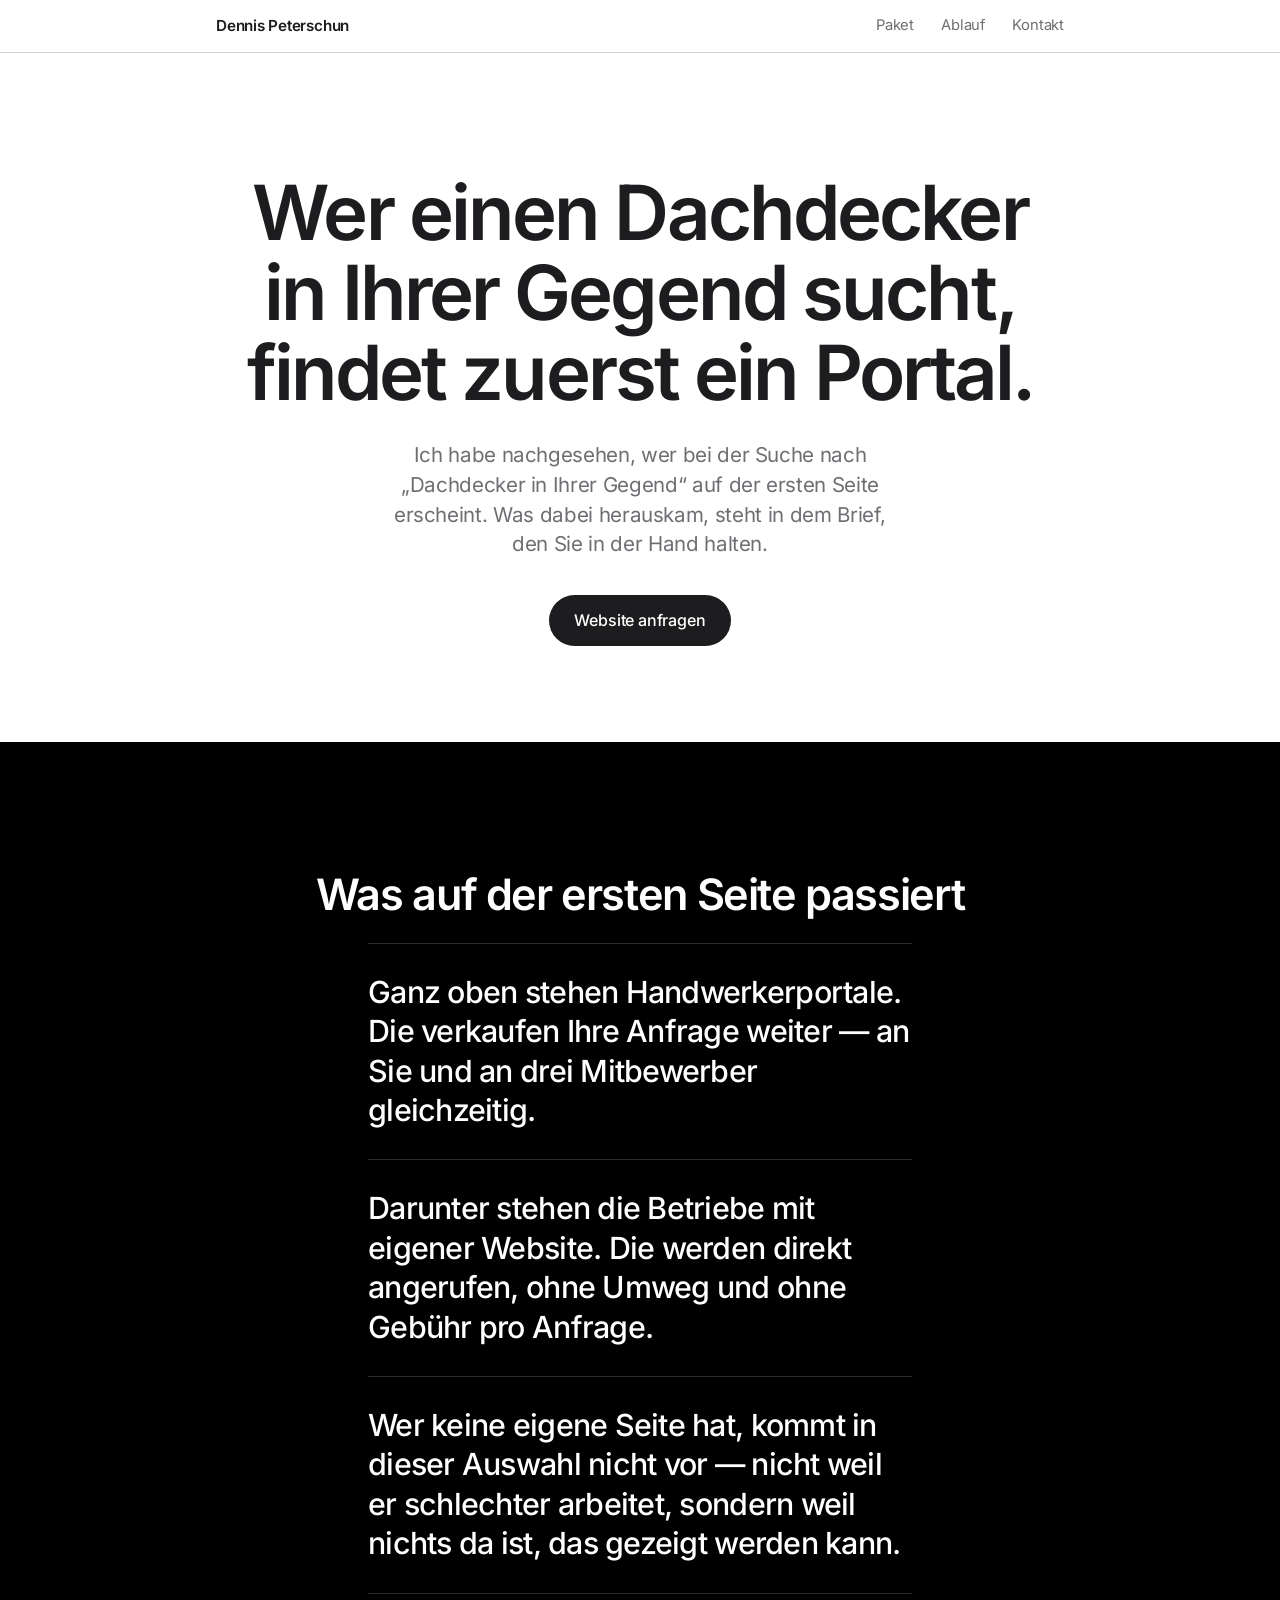
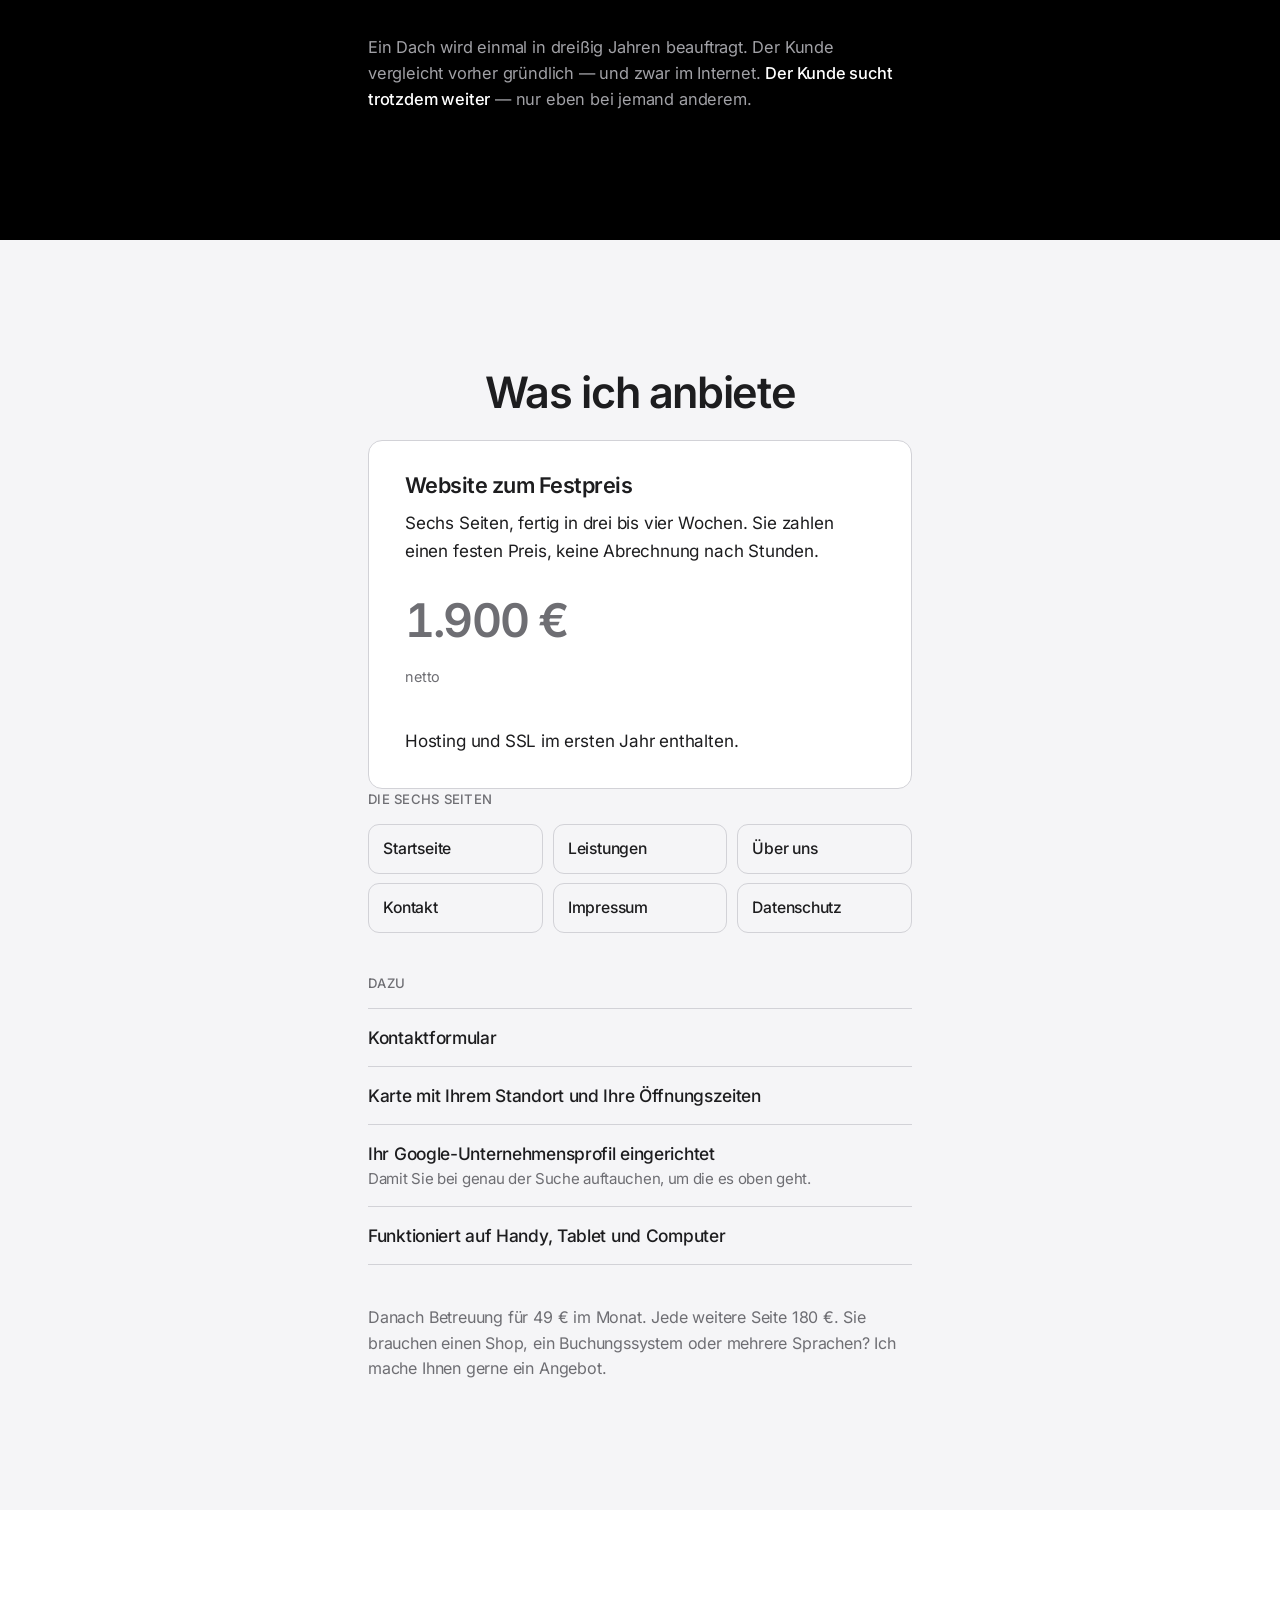
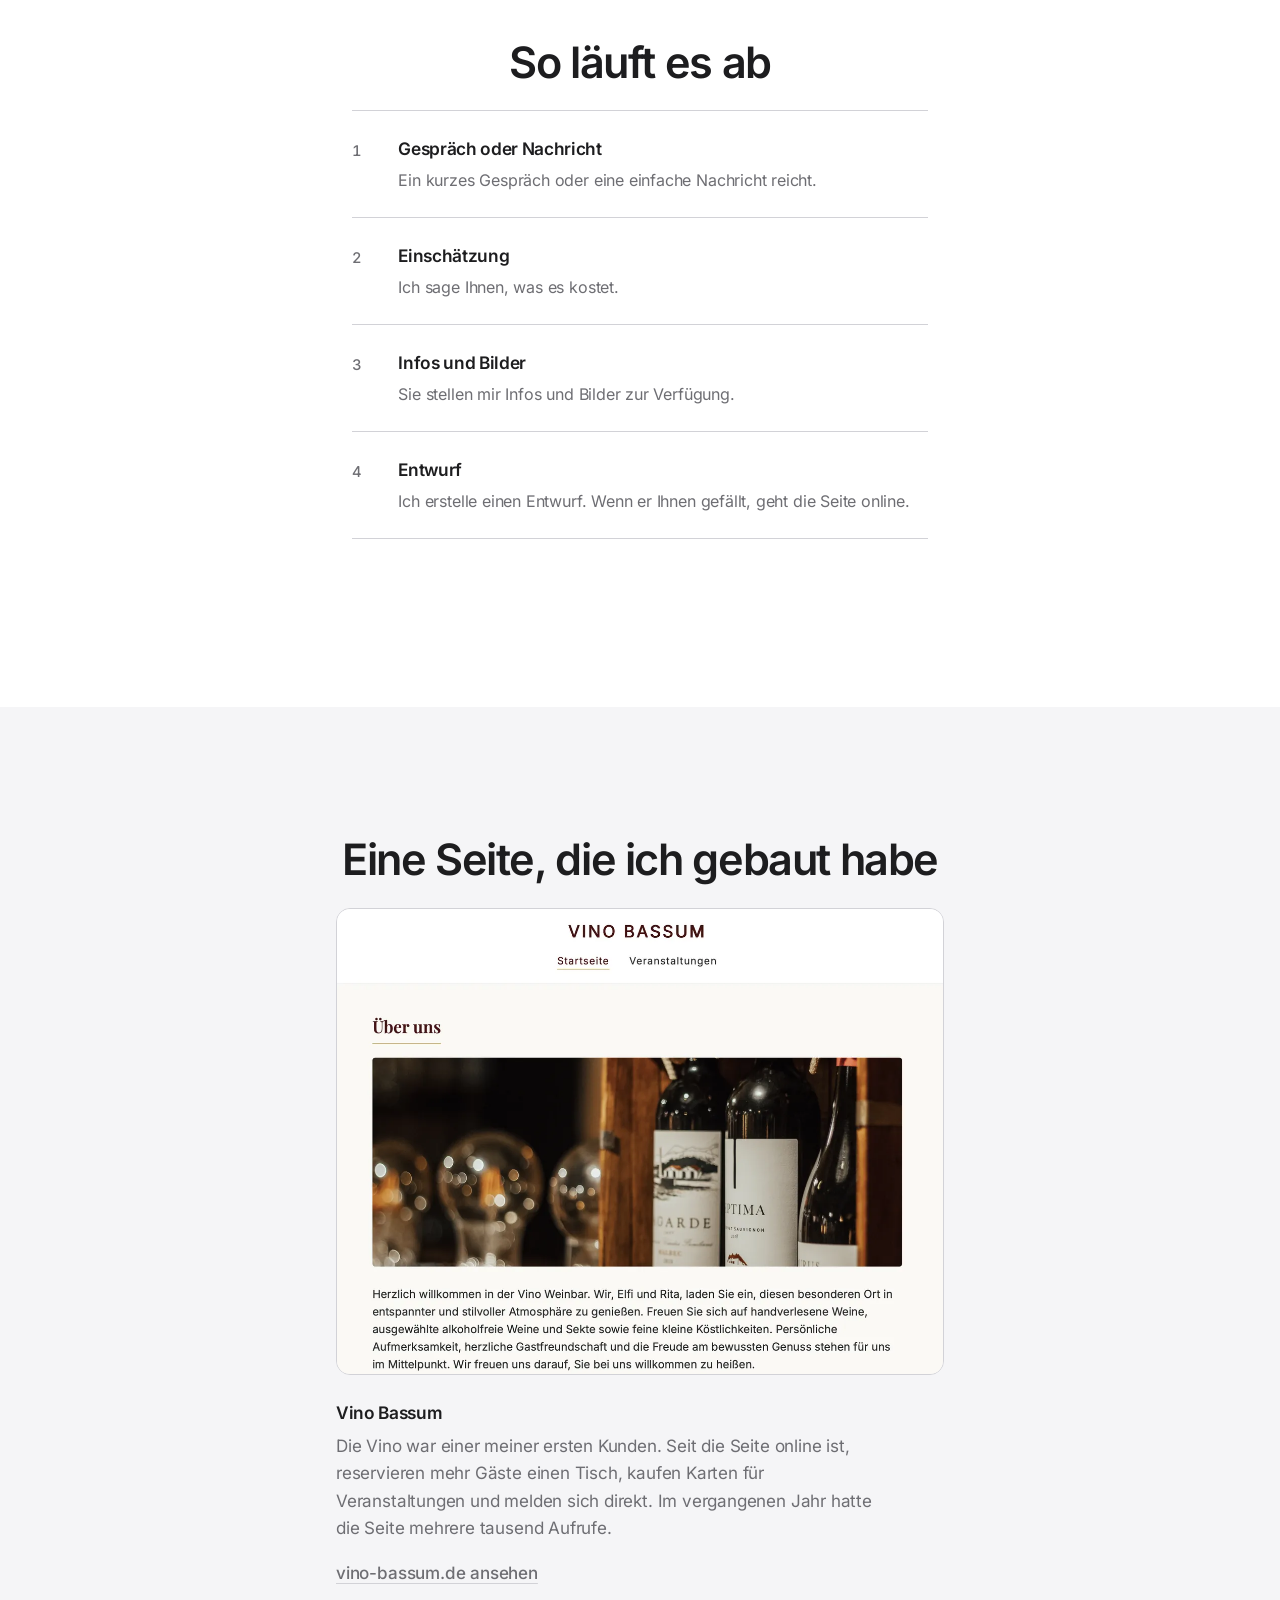
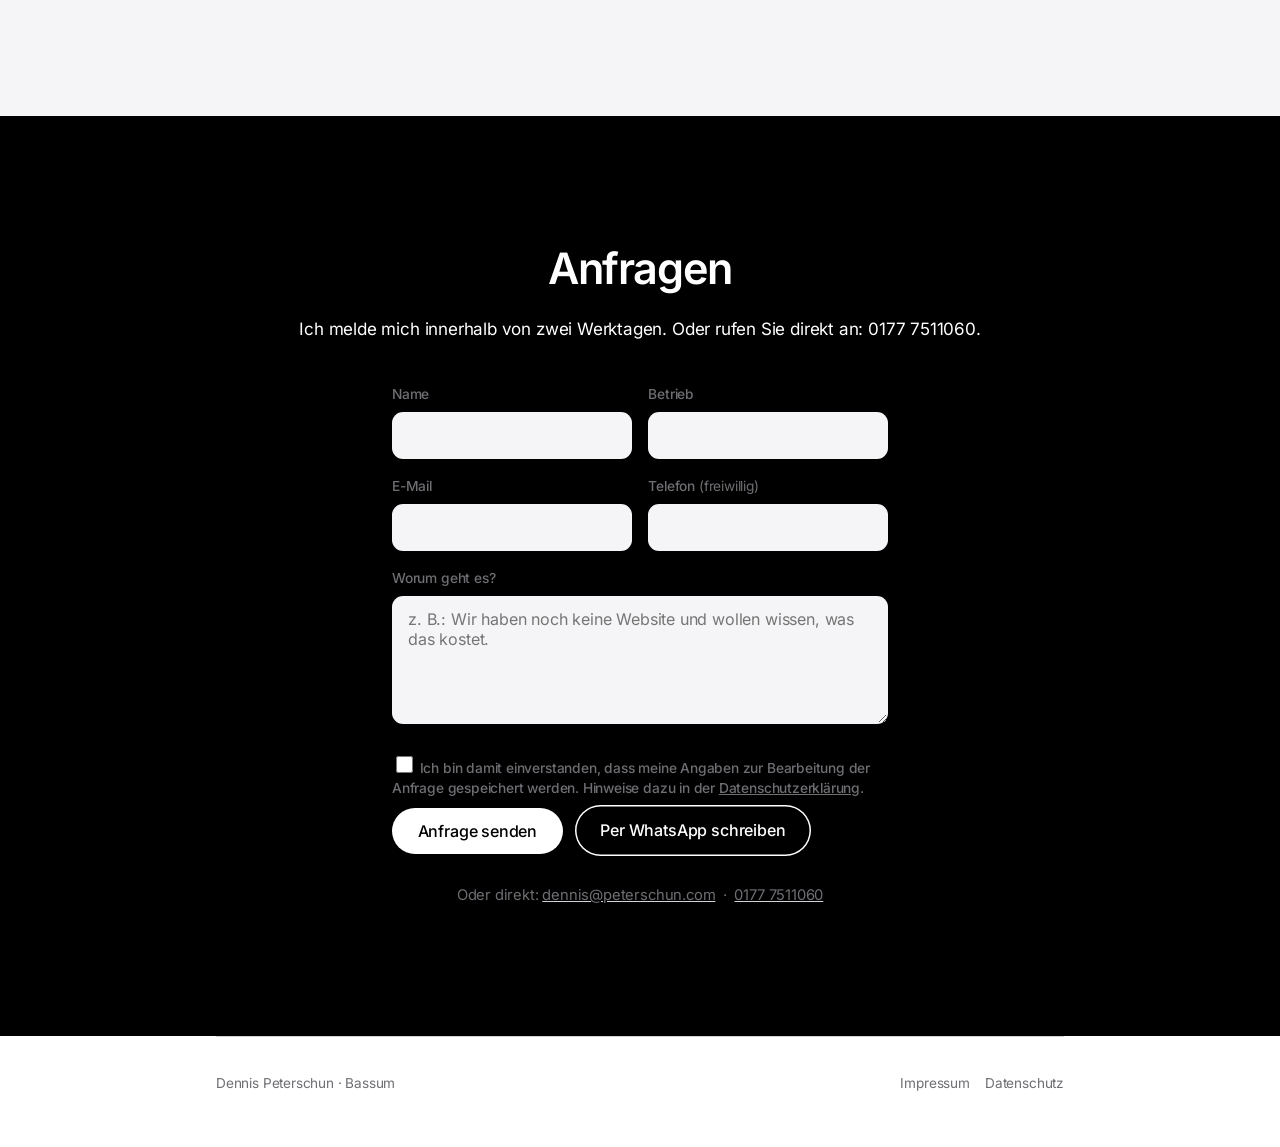
==== commit 68aeeeca: "Add WhatsApp CTA and page refresh This update adds a second WhatsApp call-to-action to the campaign " ====
--- a/dach/index.html
+++ b/dach/index.html
@@ -39,13 +39,13 @@
     <div class="shell">
       <div class="col-mid"><h2 class="h-sec">Was auf der ersten Seite passiert</h2></div>
       <ul class="quotes">
-        <li>„Ganz oben stehen Handwerkerportale. Die verkaufen Ihre Anfrage weiter —
-          an Sie und an drei Mitbewerber gleichzeitig.“</li>
-        <li>„Darunter stehen die Betriebe mit eigener Website. Die werden direkt
-          angerufen, ohne Umweg und ohne Gebühr pro Anfrage.“</li>
-        <li>„Wer keine eigene Seite hat, kommt in dieser Auswahl nicht vor — nicht
+        <li>Ganz oben stehen Handwerkerportale. Die verkaufen Ihre Anfrage weiter —
+          an Sie und an drei Mitbewerber gleichzeitig.</li>
+        <li>Darunter stehen die Betriebe mit eigener Website. Die werden direkt
+          angerufen, ohne Umweg und ohne Gebühr pro Anfrage.</li>
+        <li>Wer keine eigene Seite hat, kommt in dieser Auswahl nicht vor — nicht
           weil er schlechter arbeitet, sondern weil nichts da ist, das gezeigt werden
-          kann.“</li>
+          kann.</li>
       </ul>
       <p class="quotes-note">Ein Dach wird einmal in dreißig Jahren beauftragt. Der Kunde vergleicht vorher gründlich — und zwar im Internet. <b>Der Kunde sucht trotzdem weiter</b> — nur
         eben bei jemand anderem.</p>
@@ -84,10 +84,9 @@
         <li>Funktioniert auf Handy, Tablet und Computer</li>
       </ul>
 
-      <p class="note">Danach entweder Betreuung für 49 € im Monat, inklusive
-        30 Minuten Änderungen, oder nur Hosting für 15 € im Monat. Weitere
-        Seite 180 €, Texte für eine Seite 150 €. Shop, Buchungssystem oder
-        mehrere Sprachen nach eigenem Angebot.</p>
+      <p class="note">Danach Betreuung für 49 € im Monat. Jede weitere Seite 180 €.
+        Sie brauchen einen Shop, ein Buchungssystem oder mehrere Sprachen?
+        Ich mache Ihnen gerne ein Angebot.</p>
     </div>
   </section>
 
@@ -96,15 +95,10 @@
     <div class="shell">
       <div class="col-mid"><h2 class="h-sec">So läuft es ab</h2></div>
       <ol class="steps">
-        <li><b>Erstgespräch</b><span>30 Minuten, telefonisch oder bei Ihnen im Betrieb.
-          Kostenlos und unverbindlich.</span></li>
-        <li><b>Angebot</b><span>Sie bekommen schriftlich, was ich baue und was es kostet.</span></li>
-        <li><b>Sie liefern Texte und Bilder</b><span>Mit einer Checkliste von mir, damit Sie
-          wissen, was gebraucht wird.</span></li>
-        <li><b>Ich baue</b><span>Sie sehen den Entwurf und sagen mir, was geändert werden
-          soll. Eine Korrekturschleife ist enthalten.</span></li>
-        <li><b>Livegang</b><span>Ihre Seite geht online, Sie bekommen eine kurze
-          Einweisung.</span></li>
+        <li><b>Gespräch oder Nachricht</b><span>Ein kurzes Gespräch oder eine einfache Nachricht reicht.</span></li>
+        <li><b>Einschätzung</b><span>Ich sage Ihnen, was es kostet.</span></li>
+        <li><b>Infos und Bilder</b><span>Sie stellen mir Infos und Bilder zur Verfügung.</span></li>
+        <li><b>Entwurf</b><span>Ich erstelle einen Entwurf. Wenn er Ihnen gefällt, geht die Seite online.</span></li>
       </ol>
     </div>
   </section>
@@ -203,7 +197,11 @@
         <p class="form-error" id="kampagnenerror" role="alert">Bitte füllen Sie die
           markierten Felder aus.</p>
 
-        <button type="submit" class="btn">Anfrage senden</button>
+        <div class="form-knoepfe">
+          <button type="submit" class="btn">Anfrage senden</button>
+          <a class="btn btn-zweit" data-wa href="https://wa.me/491777511060?text=Hallo%2C%20ich%20interessiere%20mich%20f%C3%BCr%20eine%20Website."
+                       target="_blank" rel="noopener">Per WhatsApp schreiben</a>
+        </div>
 
         <div class="form-fail" role="alert">
           <b>Das Senden hat nicht funktioniert.</b>
--- a/assets/site.css
+++ b/assets/site.css
@@ -96,14 +96,19 @@
 }
 @media (min-width:26rem){ .bar-in{gap:1rem} }
 .bar-name{
+  display:inline-block;
+  padding-block:.8rem;
   font-weight:600;
   font-size:.88rem;
   letter-spacing:-0.015em;
   text-decoration:none;
   white-space:nowrap;
 }
-.bar-links{display:flex;gap:.6rem;font-size:.72rem}
-.bar-links a{color:var(--muted);text-decoration:none;white-space:nowrap}
+/* Tippflaeche mindestens 44 px hoch, Schrift auf dem Handy lesbar.
+   Der Abstand zwischen den Punkten kommt aus dem Innenabstand. */
+.bar-links{display:flex;font-size:.92rem;margin-right:-.55rem}
+.bar-links a{color:var(--muted);text-decoration:none;white-space:nowrap;
+  display:flex;align-items:center;min-height:2.75rem;padding:0 .55rem}
 .bar-links a:hover{color:var(--ink)}
 .bar-links a[aria-current="page"]{color:var(--ink)}
 /* Auf schmalen Geraeten wird der Vorname ausgeblendet, damit alle
@@ -112,11 +117,10 @@
 @media (min-width:26rem){
   .bar-name{font-size:.95rem}
   .bar-vorname{display:inline}
-  .bar-links{gap:.9rem;font-size:.8rem}
 }
 @media (min-width:34rem){
   .bar-in{gap:1.5rem}
-  .bar-links{gap:1.5rem;font-size:.83rem}
+  .bar-links{gap:.6rem}
 }
 
 /* ================= Abschnitte ================= */
@@ -568,3 +572,39 @@
 .form-fail p{margin:0;font-size:.95rem}
 .form-fail a{color:inherit;font-weight:500}
 .sec-dark .form-fail{background:#2A1413;border-color:#E0675C;color:var(--white)}
+
+/* ================= Branchenseiten =================
+   Diese Stile nutzen nur noch die Branchenseiten (/maler/ usw.).
+   Sie fehlten seit dem Umbau der Startseite am 25.09. */
+.quotes{margin:0;padding:0;list-style:none;max-width:34rem;margin-inline:auto}
+.quotes li{
+  font-size:clamp(1.3rem,3.2vw,1.9rem);
+  font-weight:500;
+  line-height:1.3;
+  letter-spacing:-0.024em;
+  padding-block:1.8rem;
+  border-top:1px solid var(--line-dark);
+}
+.quotes li:last-child{border-bottom:1px solid var(--line-dark)}
+.quotes-note{
+  margin:2.5rem auto 0;
+  max-width:34rem;
+  color:var(--muted-dark);
+  font-size:1.02rem;
+}
+.quotes-note b{color:var(--white);font-weight:500}
+.card-price{
+  display:block;
+  margin-bottom:1.25rem;
+  font-size:.92rem;
+  color:var(--muted);
+  font-variant-numeric:tabular-nums;
+}
+.card-foot{margin-top:1.25rem}
+
+/* ================= Zweiter Knopf (WhatsApp) ================= */
+.form-knoepfe{display:flex;flex-wrap:wrap;gap:.75rem;align-items:center}
+.btn-zweit{background:transparent;color:var(--ink);box-shadow:inset 0 0 0 1.5px currentColor}
+.btn-zweit:hover{background:rgba(0,0,0,.05)}
+.sec-dark .btn-zweit{background:transparent;color:var(--white)}
+.sec-dark .btn-zweit:hover{background:rgba(255,255,255,.1)}
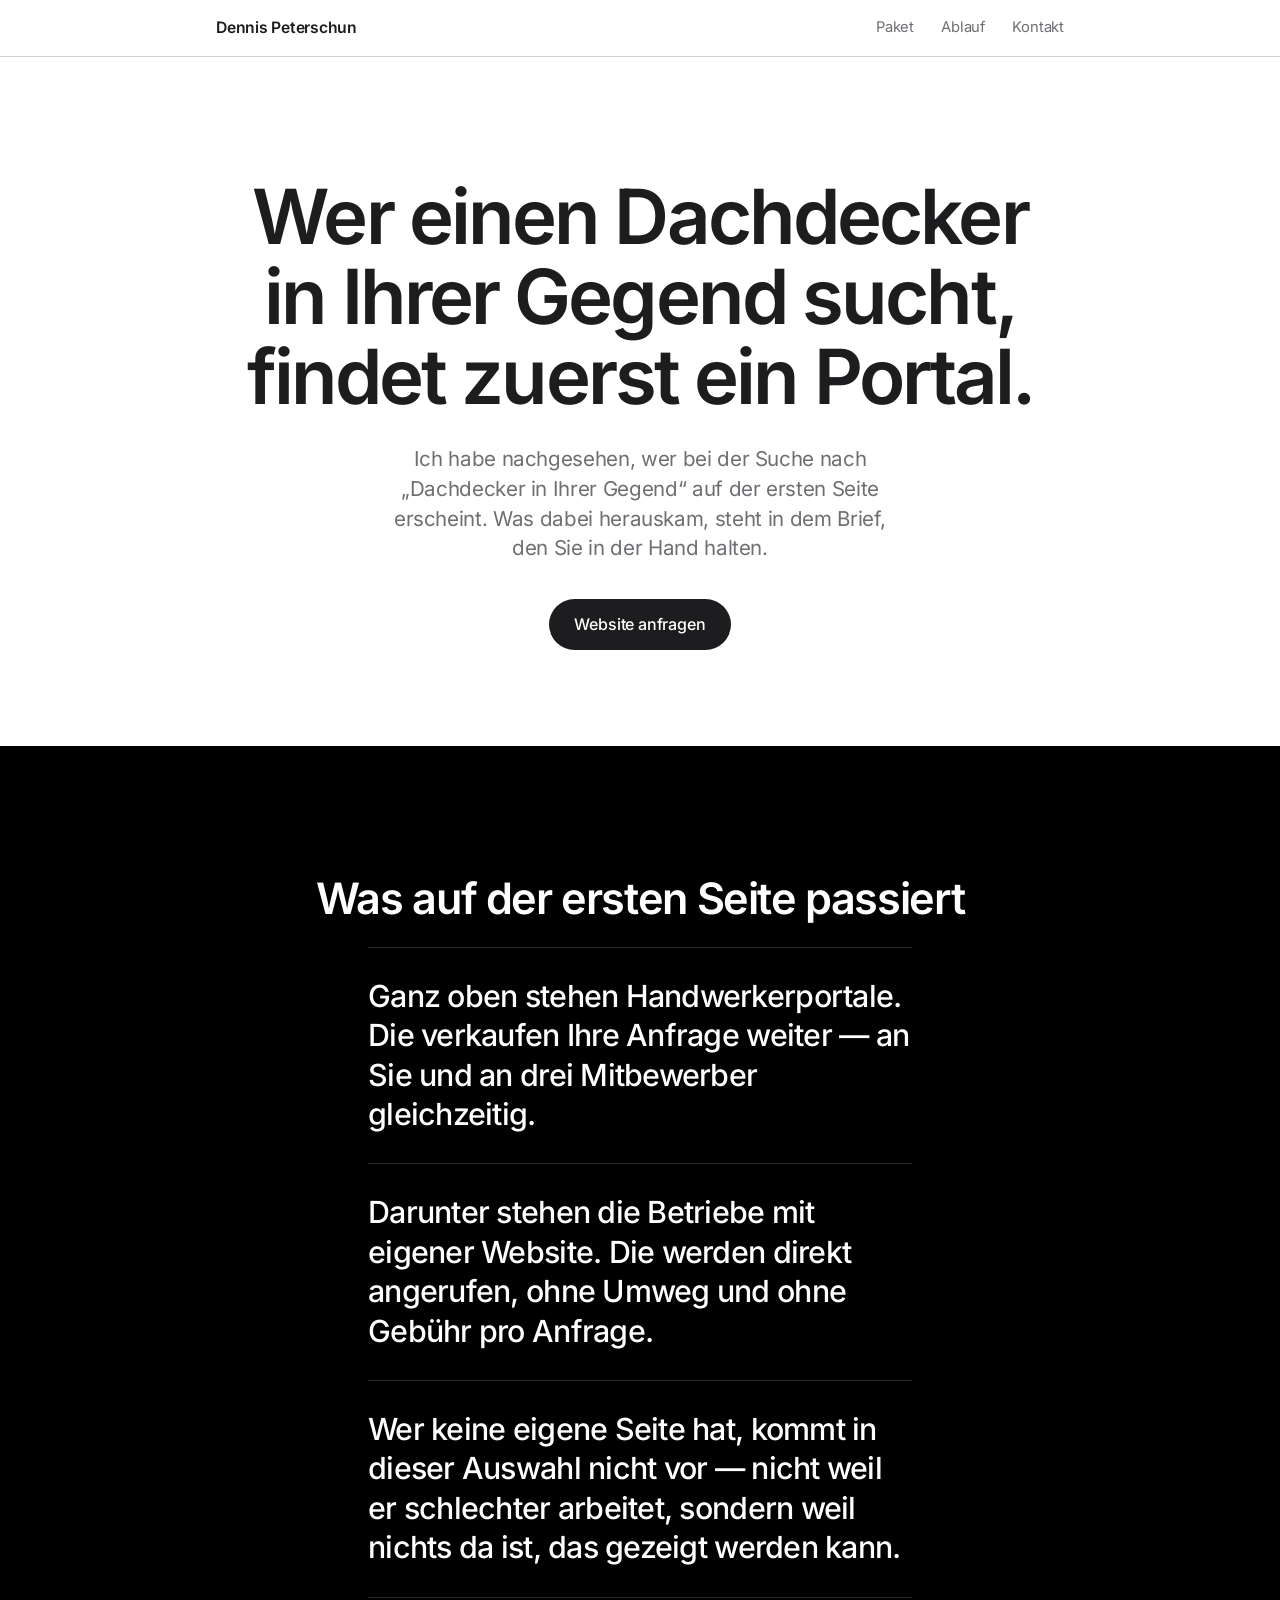
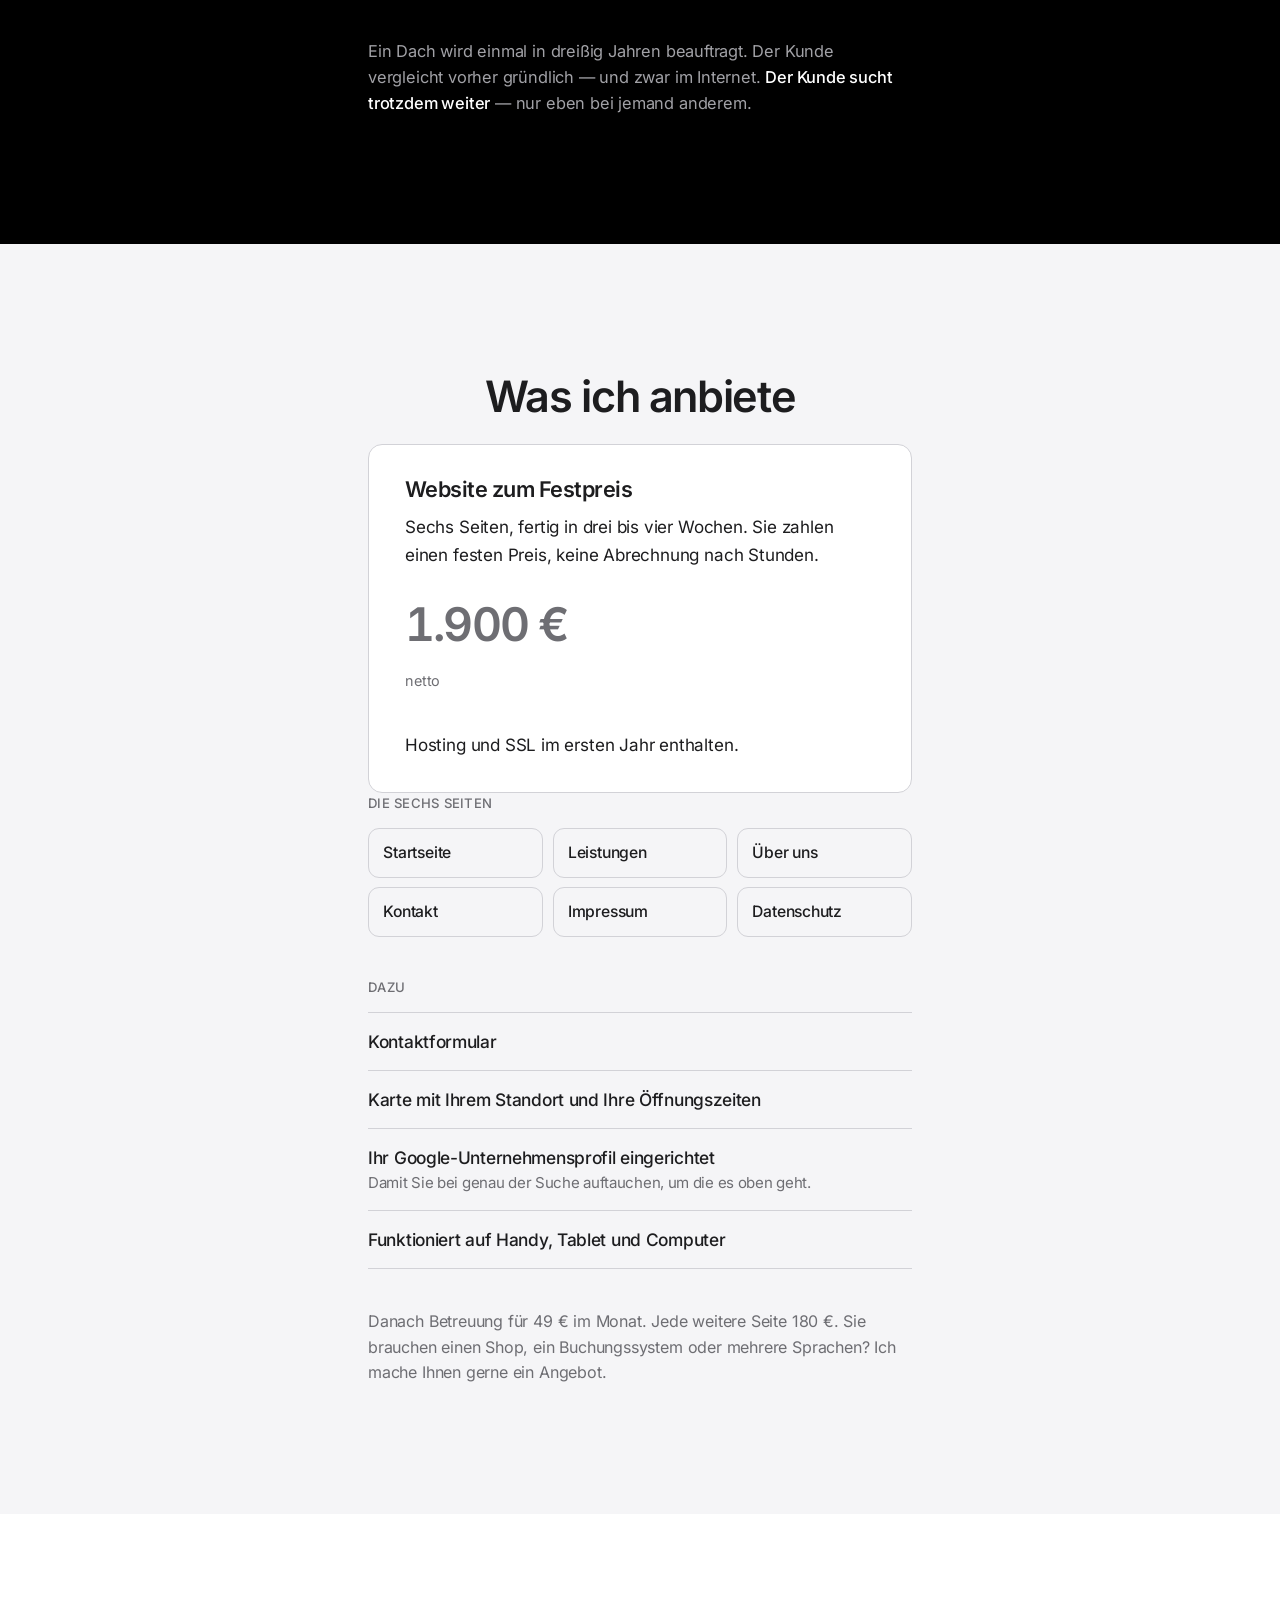
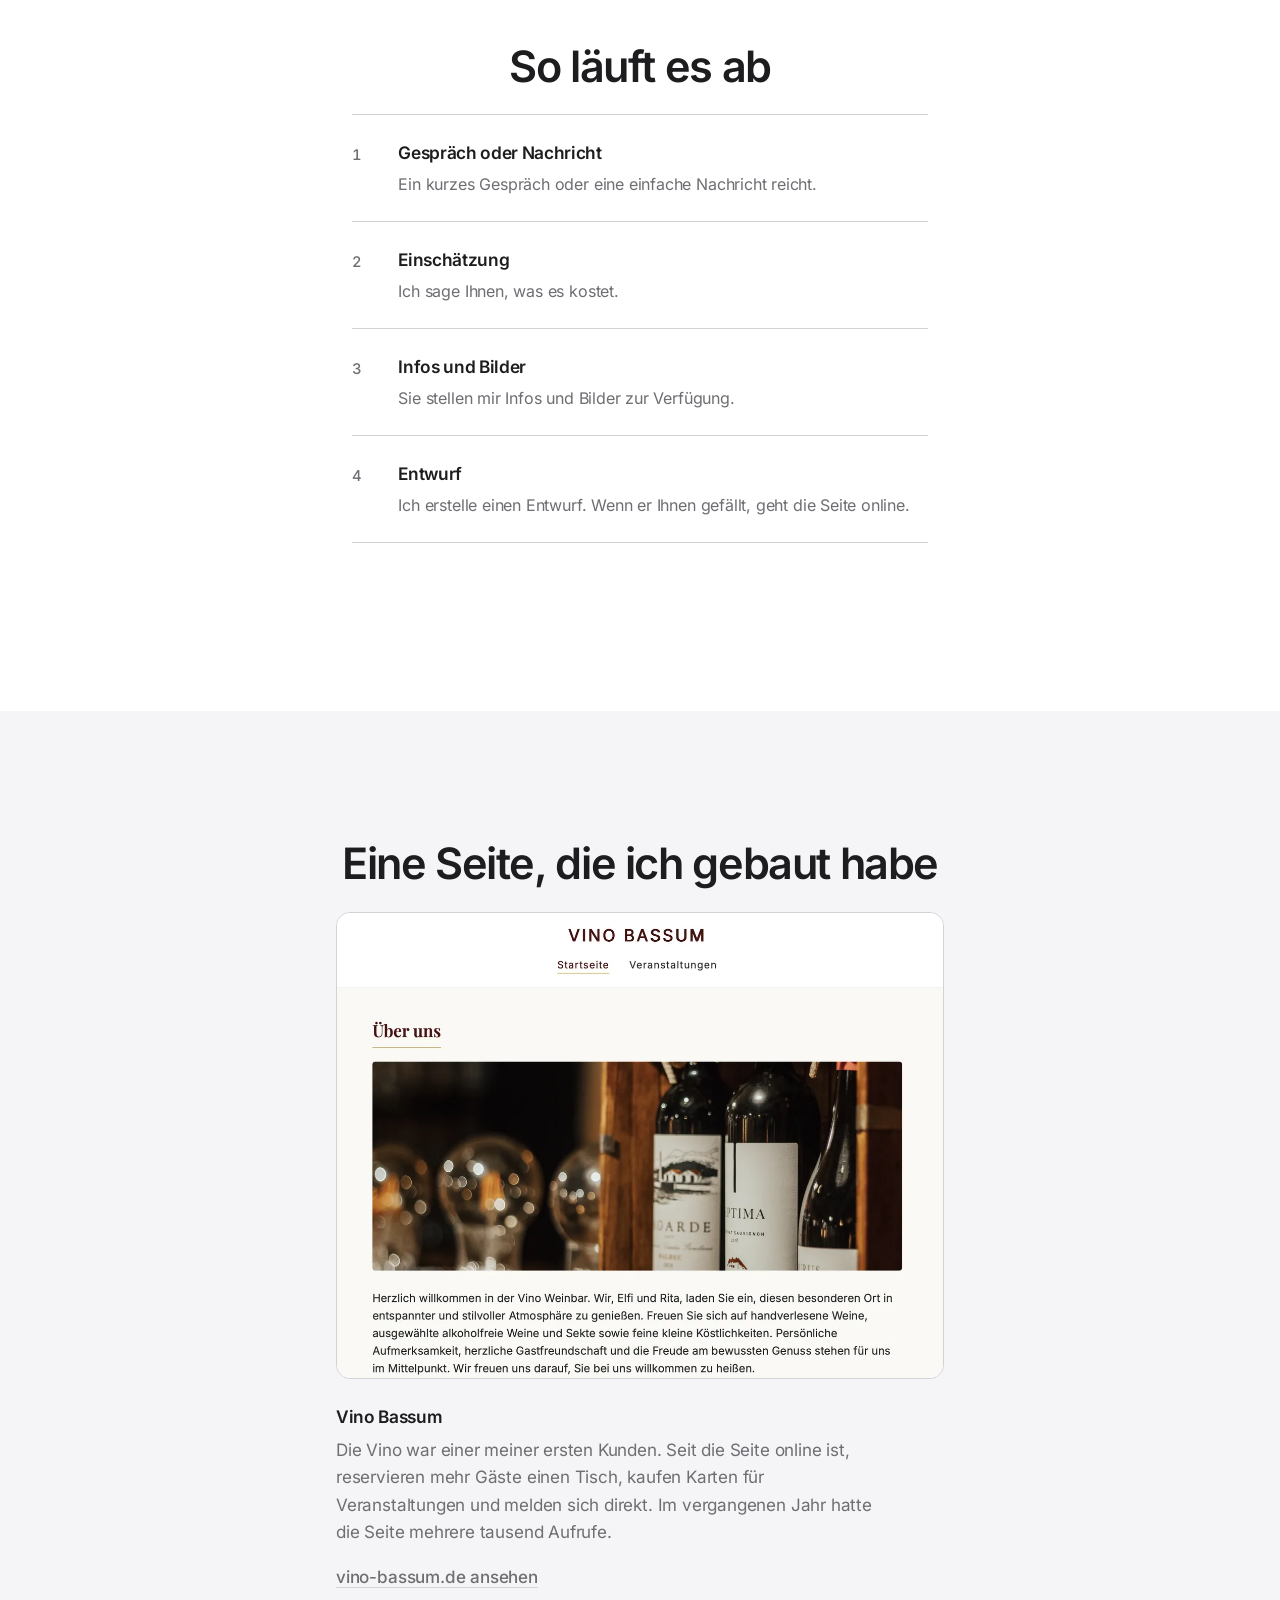
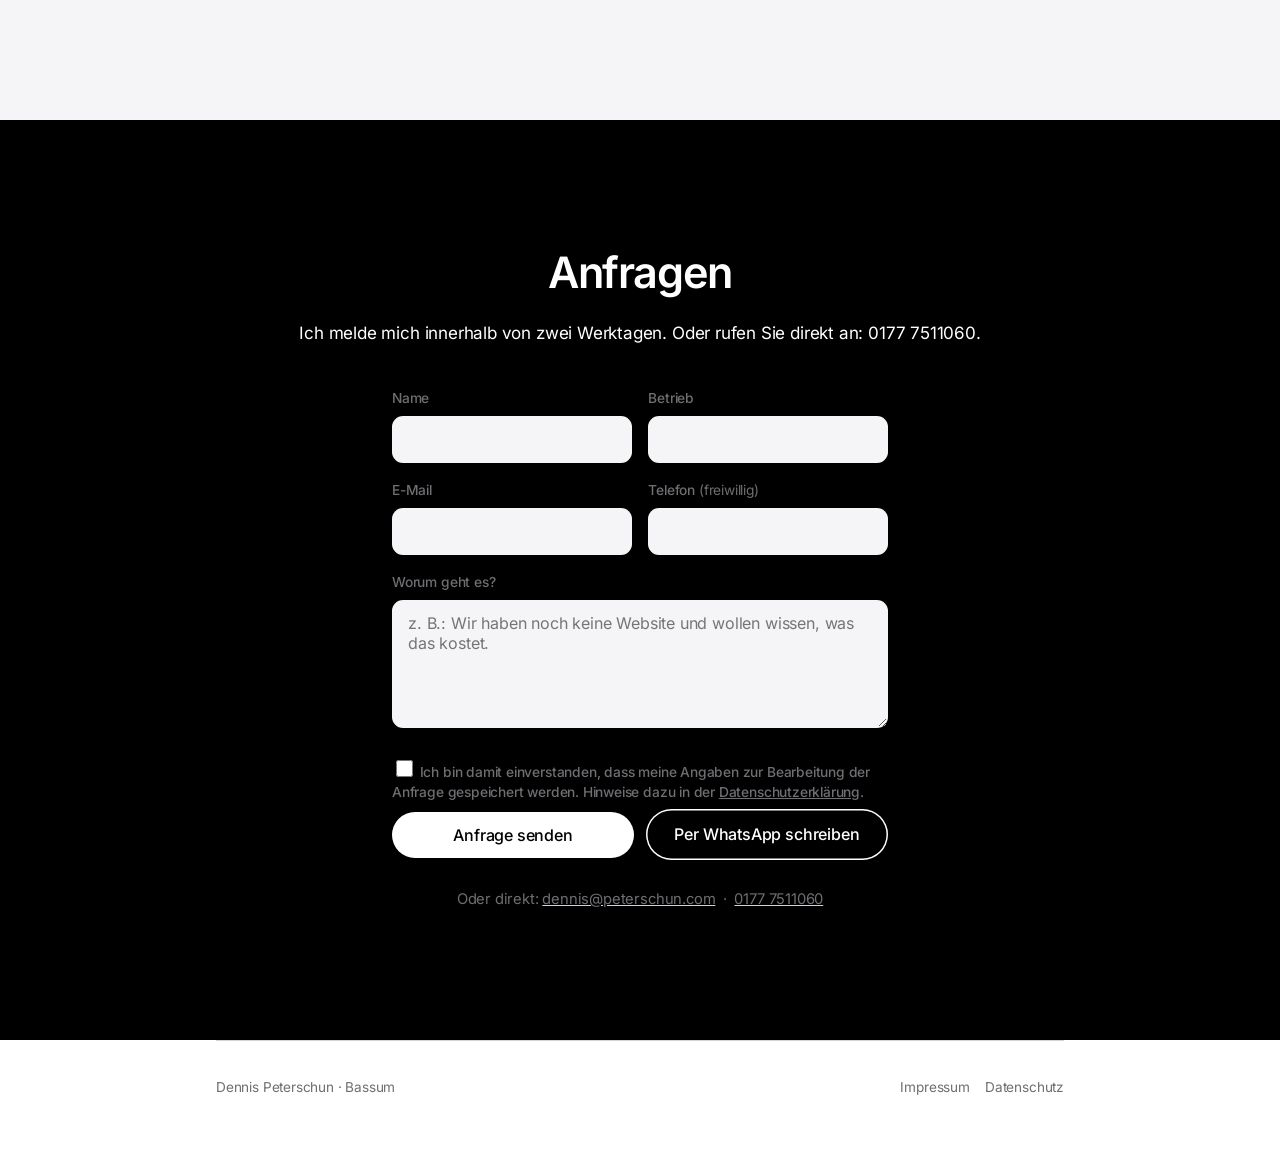
==== commit d04ac36f: "Tune mobile nav and cache assets Adjust the header sizing and spacing for narrow mobile screens and " ====
--- a/dach/index.html
+++ b/dach/index.html
@@ -6,7 +6,7 @@
 <title>Website für Dachdecker – Dennis Peterschun</title>
 <meta name="description" content="Website zum Festpreis von 1.900 € für Dachdeckerbetriebe im Landkreis Diepholz. Sechs Seiten, fertig in drei bis vier Wochen, Hosting im ersten Jahr enthalten.">
 <meta name="robots" content="noindex, follow">
-<link rel="stylesheet" href="/assets/site.css">
+<link rel="stylesheet" href="/assets/site.css?v=2">
 </head>
 <body data-gewerk="DA">
 
@@ -243,7 +243,7 @@
   </div>
 </footer>
 
-<script src="/assets/kampagne.js"></script>
-<script src="/assets/formular.js"></script>
+<script src="/assets/kampagne.js?v=2"></script>
+<script src="/assets/formular.js?v=2"></script>
 </body>
 </html>
--- a/assets/site.css
+++ b/assets/site.css
@@ -92,21 +92,21 @@
   align-items:center;
   justify-content:space-between;
   gap:.75rem;
-  height:3.25rem;
+  height:3.5rem;
 }
 @media (min-width:26rem){ .bar-in{gap:1rem} }
 .bar-name{
   display:inline-block;
   padding-block:.8rem;
   font-weight:600;
-  font-size:.88rem;
+  font-size:1.02rem;
   letter-spacing:-0.015em;
   text-decoration:none;
   white-space:nowrap;
 }
 /* Tippflaeche mindestens 44 px hoch, Schrift auf dem Handy lesbar.
    Der Abstand zwischen den Punkten kommt aus dem Innenabstand. */
-.bar-links{display:flex;font-size:.92rem;margin-right:-.55rem}
+.bar-links{display:flex;font-size:1rem;margin-right:-.55rem}
 .bar-links a{color:var(--muted);text-decoration:none;white-space:nowrap;
   display:flex;align-items:center;min-height:2.75rem;padding:0 .55rem}
 .bar-links a:hover{color:var(--ink)}
@@ -115,7 +115,7 @@
    drei Navigationspunkte in eine Zeile passen. */
 .bar-vorname{display:none}
 @media (min-width:26rem){
-  .bar-name{font-size:.95rem}
+  .bar-name{font-size:1.02rem}
   .bar-vorname{display:inline}
 }
 @media (min-width:34rem){
@@ -608,3 +608,21 @@
 .btn-zweit:hover{background:rgba(0,0,0,.05)}
 .sec-dark .btn-zweit{background:transparent;color:var(--white)}
 .sec-dark .btn-zweit:hover{background:rgba(255,255,255,.1)}
+
+/* ================= Runde 2 (10.10.) =================
+   Sehr schmale Handys (bis 360 px): Navigation etwas enger, damit
+   Name und drei Punkte in eine Zeile passen. */
+@media (max-width:22.5rem){
+  .bar-name{font-size:.96rem}
+  .bar-links{font-size:.94rem;margin-right:-.4rem}
+  .bar-links a{padding:0 .4rem}
+}
+/* Auf dem Rechner darf die Navigation wieder etwas feiner sein. */
+@media (min-width:48rem){
+  .bar-links{font-size:.92rem}
+  .bar-name{font-size:.98rem}
+}
+/* Die beiden Knoepfe unter dem Formular: auf dem Handy je eine
+   volle Zeile, ab genug Platz nebeneinander. */
+.form-knoepfe{margin-top:.25rem}
+.form-knoepfe .btn{flex:1 1 13rem;text-align:center}
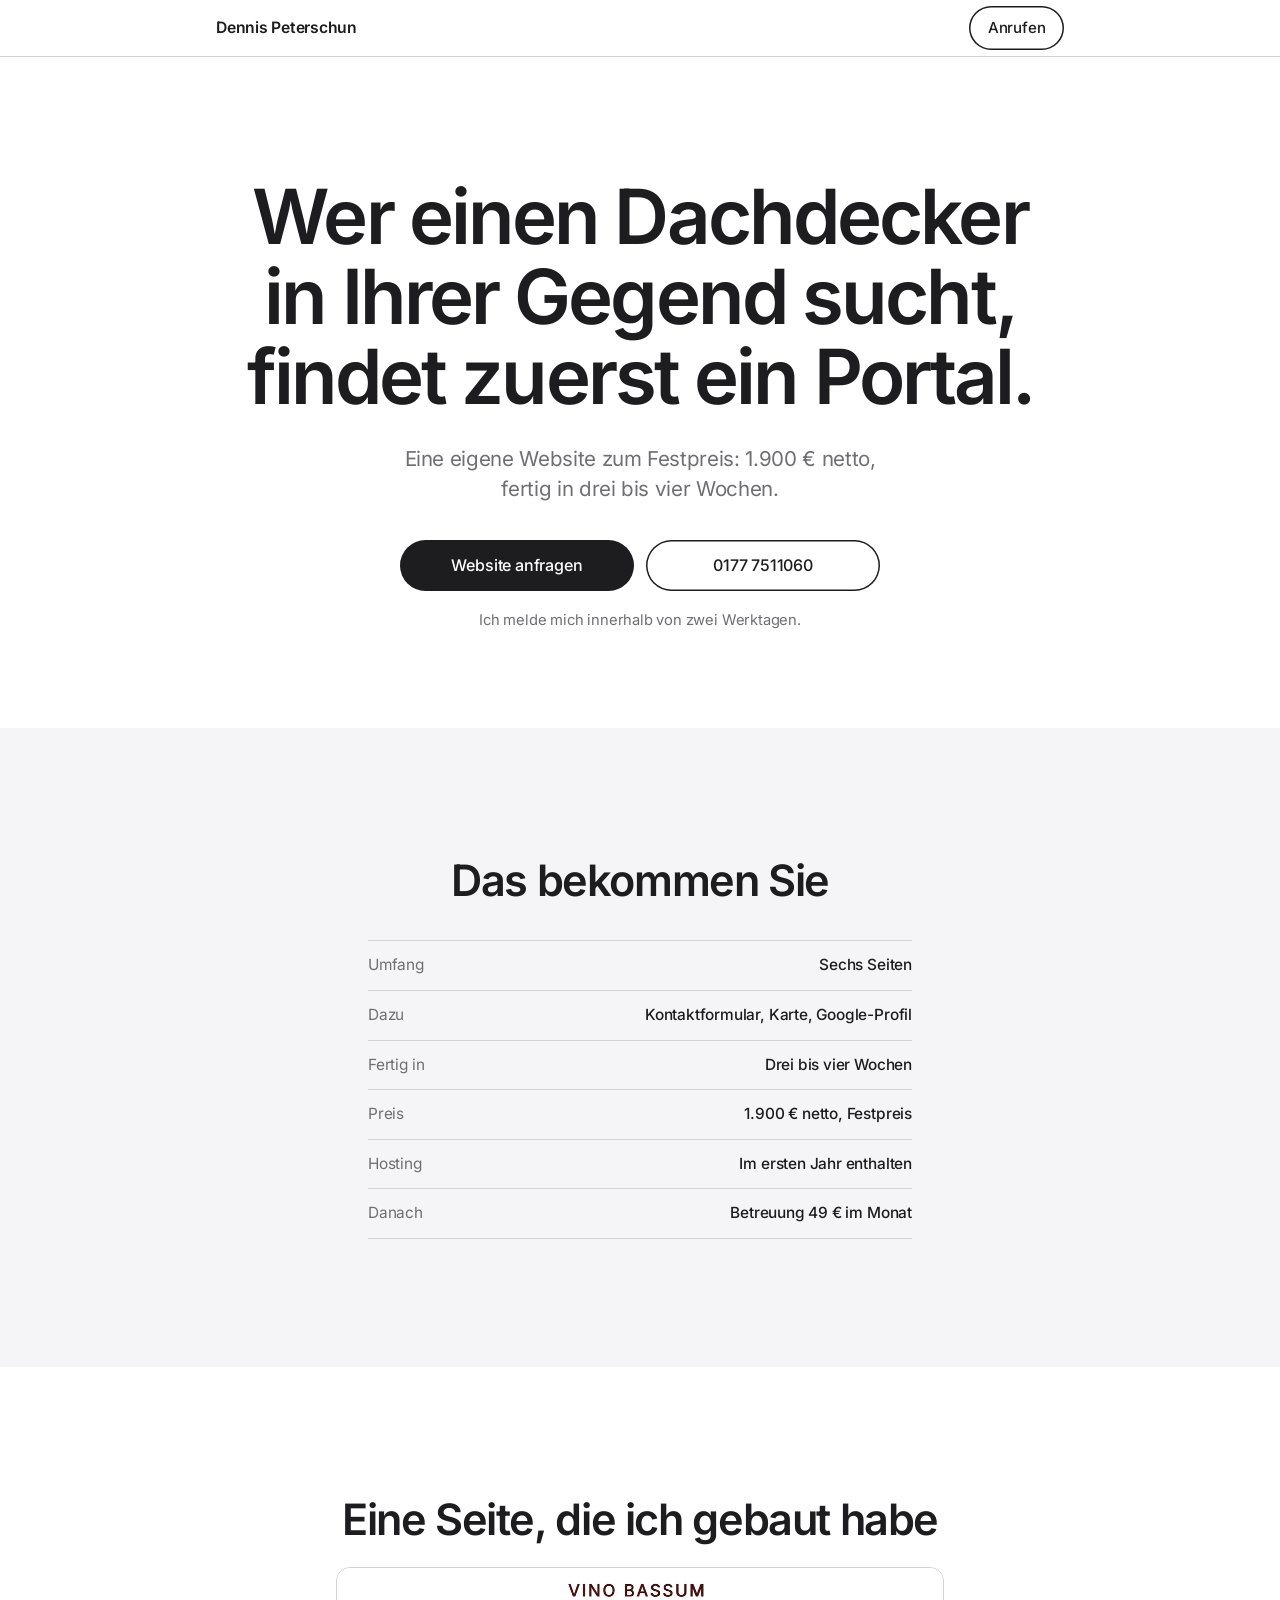
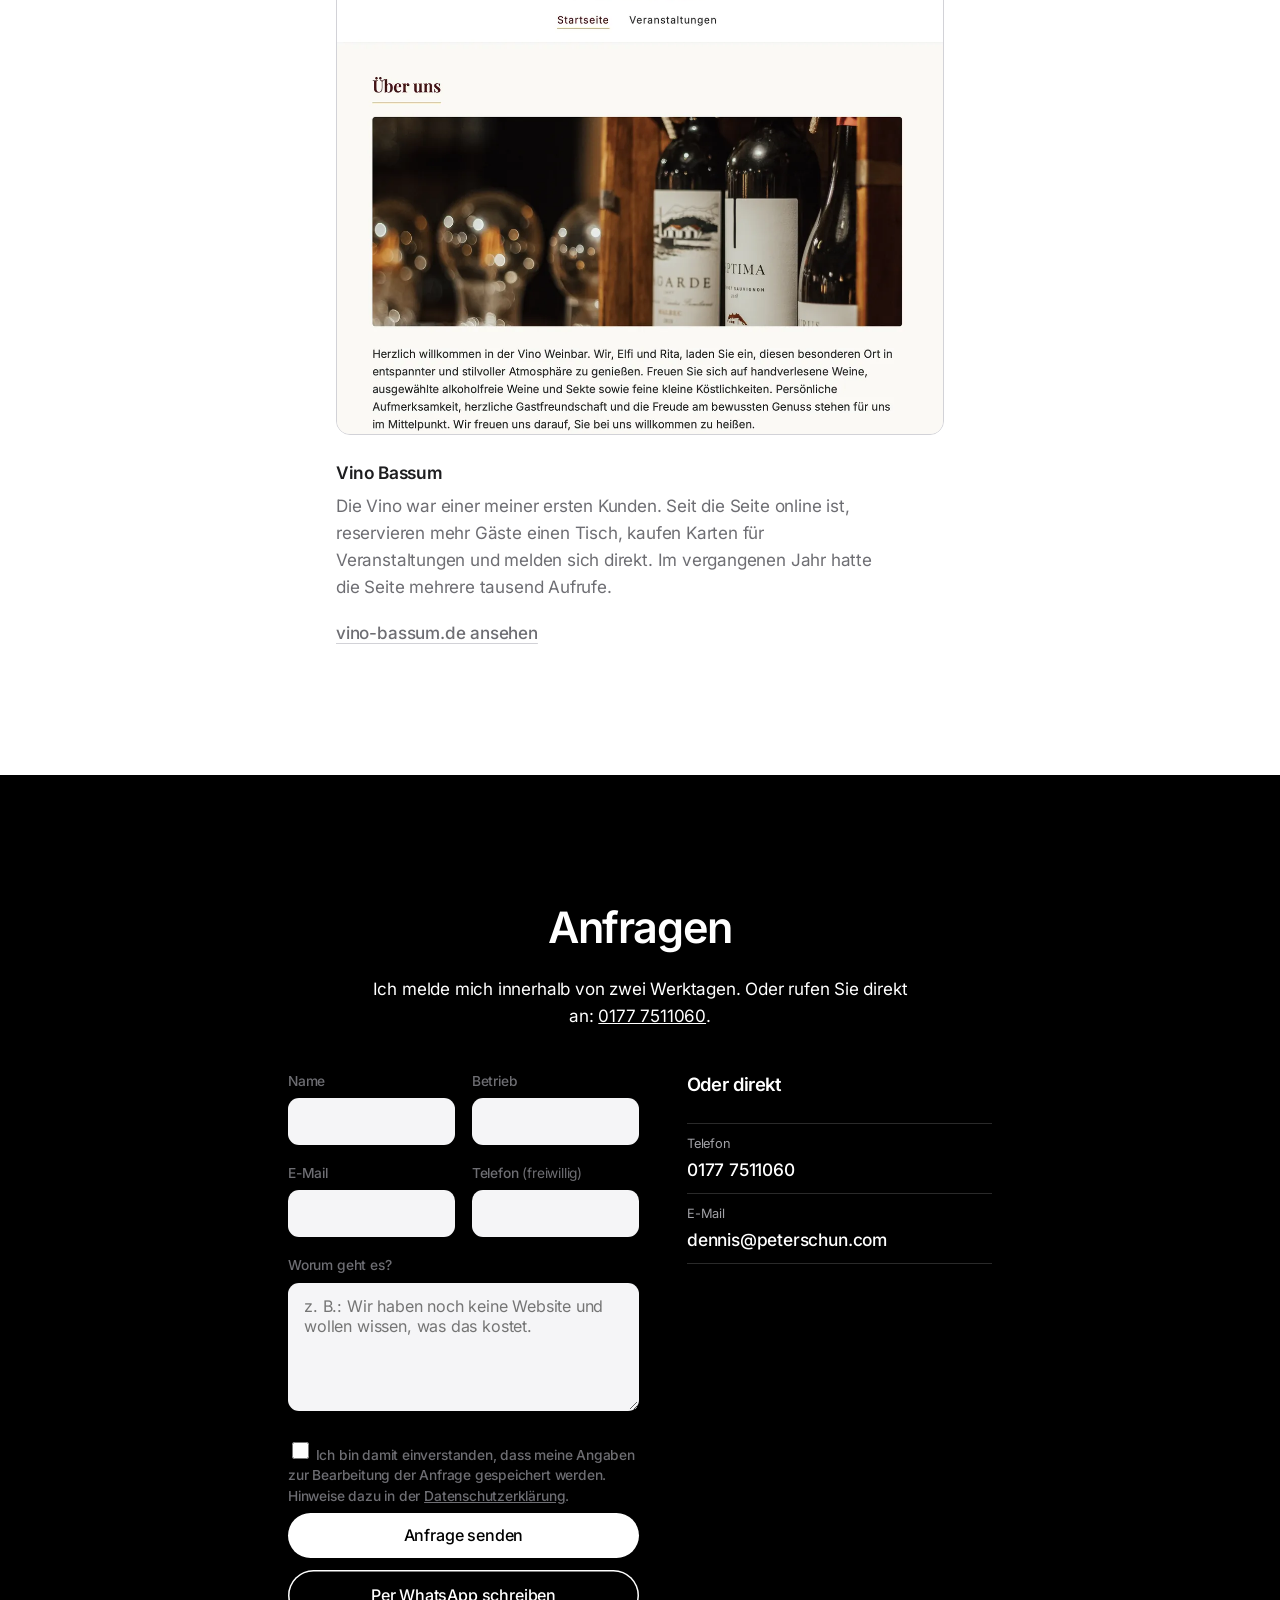
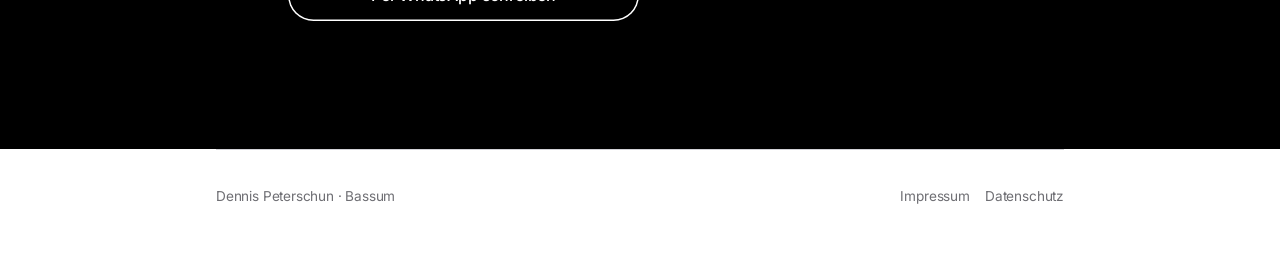
==== commit a3d41e55: "Add verein landing page and custom thank-you flow This adds the Vereins landing page and a dedicated" ====
--- a/dach/index.html
+++ b/dach/index.html
@@ -3,108 +3,52 @@
 <head>
 <meta charset="utf-8">
 <meta name="viewport" content="width=device-width, initial-scale=1">
-<title>Website für Dachdecker – Dennis Peterschun</title>
+<title>Website für Dachdecker | Dennis Peterschun</title>
 <meta name="description" content="Website zum Festpreis von 1.900 € für Dachdeckerbetriebe im Landkreis Diepholz. Sechs Seiten, fertig in drei bis vier Wochen, Hosting im ersten Jahr enthalten.">
 <meta name="robots" content="noindex, follow">
-<link rel="stylesheet" href="/assets/site.css?v=2">
+<link rel="stylesheet" href="/assets/site.css?v=3">
 </head>
 <body data-gewerk="DA">
 
 <div class="bar">
   <div class="shell bar-in">
     <a class="bar-name" href="/"><span class="bar-vorname">Dennis </span>Peterschun</a>
-    <nav class="bar-links" aria-label="Seitenbereiche">
-      <a href="#paket">Paket</a>
-      <a href="#ablauf">Ablauf</a>
-      <a href="#kontakt">Kontakt</a>
-    </nav>
+    <a class="bar-call" href="tel:+491777511060">Anrufen</a>
   </div>
 </div>
 
 <main id="top">
 
-  <!-- ---------- Auftakt ---------- -->
+  <!-- ---------- Auftakt: Angebot und Kontakt im ersten Bildschirm ---------- -->
   <section class="shell hero">
     <h1 class="h-display">Wer einen Dachdecker in Ihrer Gegend sucht, findet zuerst ein Portal.</h1>
-    <p class="h-sub">Ich habe nachgesehen, wer bei der Suche nach
-      „Dachdecker <span class="js-ort">in Ihrer Gegend</span>“ auf der ersten
-      Seite erscheint. Was dabei herauskam, steht in dem Brief, den Sie in der Hand halten.</p>
-    <div class="btn-row"><a class="btn" href="#kontakt">Website anfragen</a></div>
+    <p class="h-sub">Eine eigene Website zum Festpreis: 1.900 € netto, fertig in drei bis vier Wochen.</p>
+    <div class="form-knoepfe hero-knoepfe">
+      <a class="btn" href="#kontakt">Website anfragen</a>
+      <a class="btn btn-zweit" href="tel:+491777511060">0177 7511060</a>
+    </div>
+    <p class="hero-note">Ich melde mich innerhalb von zwei Werktagen.</p>
     <p class="hero-meta" data-ort-hinweis hidden>Diese Seite gehört zu dem Brief, den ich
       Ihnen nach <span class="js-ort"></span> geschickt habe.</p>
   </section>
 
-  <!-- ---------- Was bei der Suche passiert ---------- -->
-  <section class="sec sec-dark">
-    <div class="shell">
-      <div class="col-mid"><h2 class="h-sec">Was auf der ersten Seite passiert</h2></div>
-      <ul class="quotes">
-        <li>Ganz oben stehen Handwerkerportale. Die verkaufen Ihre Anfrage weiter —
-          an Sie und an drei Mitbewerber gleichzeitig.</li>
-        <li>Darunter stehen die Betriebe mit eigener Website. Die werden direkt
-          angerufen, ohne Umweg und ohne Gebühr pro Anfrage.</li>
-        <li>Wer keine eigene Seite hat, kommt in dieser Auswahl nicht vor — nicht
-          weil er schlechter arbeitet, sondern weil nichts da ist, das gezeigt werden
-          kann.</li>
-      </ul>
-      <p class="quotes-note">Ein Dach wird einmal in dreißig Jahren beauftragt. Der Kunde vergleicht vorher gründlich — und zwar im Internet. <b>Der Kunde sucht trotzdem weiter</b> — nur
-        eben bei jemand anderem.</p>
-    </div>
-  </section>
-
-  <!-- ---------- Angebot ---------- -->
+  <!-- ---------- Was Sie bekommen ---------- -->
   <section class="sec sec-grey" id="paket">
     <div class="shell">
-      <div class="col-mid"><h2 class="h-sec">Was ich anbiete</h2></div>
-
-      <div class="card">
-        <h2>Website zum Festpreis</h2>
-        <p>Sechs Seiten, fertig in drei bis vier Wochen. Sie zahlen einen festen Preis,
-          keine Abrechnung nach Stunden.</p>
-        <div class="card-price"><span class="pricetag">1.900 € <i>netto</i></span></div>
-        <div class="card-foot">Hosting und SSL im ersten Jahr enthalten.</div>
-      </div>
-
-      <span class="grouplabel">Die sechs Seiten</span>
-      <ul class="pagegrid">
-        <li>Startseite</li>
-        <li>Leistungen</li>
-        <li>Über uns</li>
-        <li>Kontakt</li>
-        <li>Impressum</li>
-        <li>Datenschutz</li>
+      <div class="col-mid"><h2 class="h-sec">Das bekommen Sie</h2></div>
+      <ul class="facts">
+        <li>Umfang<b>Sechs Seiten</b></li>
+        <li>Dazu<b>Kontaktformular, Karte, Google-Profil</b></li>
+        <li>Fertig in<b>Drei bis vier Wochen</b></li>
+        <li>Preis<b>1.900 € netto, Festpreis</b></li>
+        <li>Hosting<b>Im ersten Jahr enthalten</b></li>
+        <li>Danach<b>Betreuung 49 € im Monat</b></li>
       </ul>
-
-      <span class="grouplabel">Dazu</span>
-      <ul class="feats">
-        <li>Kontaktformular</li>
-        <li>Karte mit Ihrem Standort und Ihre Öffnungszeiten</li>
-        <li>Ihr Google-Unternehmensprofil eingerichtet<span>Damit Sie bei genau der Suche
-          auftauchen, um die es oben geht.</span></li>
-        <li>Funktioniert auf Handy, Tablet und Computer</li>
-      </ul>
-
-      <p class="note">Danach Betreuung für 49 € im Monat. Jede weitere Seite 180 €.
-        Sie brauchen einen Shop, ein Buchungssystem oder mehrere Sprachen?
-        Ich mache Ihnen gerne ein Angebot.</p>
-    </div>
-  </section>
-
-  <!-- ---------- Ablauf ---------- -->
-  <section class="sec" id="ablauf">
-    <div class="shell">
-      <div class="col-mid"><h2 class="h-sec">So läuft es ab</h2></div>
-      <ol class="steps">
-        <li><b>Gespräch oder Nachricht</b><span>Ein kurzes Gespräch oder eine einfache Nachricht reicht.</span></li>
-        <li><b>Einschätzung</b><span>Ich sage Ihnen, was es kostet.</span></li>
-        <li><b>Infos und Bilder</b><span>Sie stellen mir Infos und Bilder zur Verfügung.</span></li>
-        <li><b>Entwurf</b><span>Ich erstelle einen Entwurf. Wenn er Ihnen gefällt, geht die Seite online.</span></li>
-      </ol>
     </div>
   </section>
 
   <!-- ---------- Referenz ---------- -->
-  <section class="sec sec-grey" id="referenz">
+  <section class="sec" id="referenz">
     <div class="shell">
       <div class="col-mid"><h2 class="h-sec">Eine Seite, die ich gebaut habe</h2></div>
       <div class="ref">
@@ -132,104 +76,106 @@
       <div class="col-mid">
         <h2 class="h-sec">Anfragen</h2>
         <p class="note-mid">Ich melde mich innerhalb von zwei Werktagen. Oder rufen Sie
-          direkt an: 0177 7511060.</p>
+          direkt an: <a href="tel:+491777511060" style="white-space:nowrap">0177 7511060</a>.</p>
       </div>
 
-      <!--
-        ============================================================
-        FORMULAR -> BREVO
-        /assets/formular.js sendet per fetch an die action-URL des
-        Brevo-Formulars und liest die Antwort aus (JSON, CORS erlaubt).
-        Nur bei success=true geht es weiter auf /danke/, sonst
-        erscheint der rote Kasten.
+      <div class="contact-split">
+        <!--
+          ============================================================
+          FORMULAR -> BREVO
+          /assets/formular.js sendet per fetch an die action-URL des
+          Brevo-Formulars und liest die Antwort aus (JSON, CORS erlaubt).
+          Nur bei success=true geht es weiter auf /danke/, sonst
+          erscheint der rote Kasten.
 
-        BETRIEBS_ID ist in Brevo ein PFLICHTFELD. Ist es leer,
-        verwirft Brevo die komplette Anfrage. Ohne Brief-Code steht
-        deshalb unten der Vorgabewert "ohne-code".
+          BETRIEBS_ID ist in Brevo ein PFLICHTFELD. Ist es leer,
+          verwirft Brevo die komplette Anfrage. Ohne Brief-Code steht
+          deshalb unten der Vorgabewert "ohne-code".
 
-        VORHER IN BREVO ANLEGEN (Kontakte > Einstellungen > Attribute),
-        jeweils als Typ Text:
-          BETRIEB, TELEFON, ANLIEGEN, HERKUNFT, BETRIEBS_ID, GEWERK
-        Brevo verwirft Werte fuer nicht existierende Attribute ohne
-        Fehlermeldung. Erst anlegen, dann testen.
+          VORHER IN BREVO ANLEGEN (Kontakte > Einstellungen > Attribute),
+          jeweils als Typ Text:
+            BETRIEB, TELEFON, ANLIEGEN, HERKUNFT, BETRIEBS_ID, GEWERK
+          Brevo verwirft Werte fuer nicht existierende Attribute ohne
+          Fehlermeldung. Erst anlegen, dann testen.
 
-        Die drei Felder BETRIEBS_ID, GEWERK und HERKUNFT fuellt
-        /assets/kampagne.js aus dem Code im QR-Code des Briefes.
-        ============================================================
-      -->
-      <form class="form" id="kampagnenform" method="POST"
-            action="https://5ef05d4b.sibforms.com/serve/[base64]" data-formular novalidate>
-        <div class="field-2">
-          <div class="field">
-            <label for="k-name">Name</label>
-            <input type="text" id="k-name" name="NACHNAME" autocomplete="name"
-                   maxlength="200" required>
+          Die drei Felder BETRIEBS_ID, GEWERK und HERKUNFT fuellt
+          /assets/kampagne.js aus dem Code im QR-Code des Briefes.
+          ============================================================
+        -->
+        <form class="form" id="kampagnenform" method="POST"
+              action="https://5ef05d4b.sibforms.com/serve/[base64]" data-formular novalidate>
+          <div class="field-2">
+            <div class="field">
+              <label for="k-name">Name</label>
+              <input type="text" id="k-name" name="NACHNAME" autocomplete="name"
+                     maxlength="200" required>
+            </div>
+            <div class="field">
+              <label for="k-firma">Betrieb</label>
+              <input type="text" id="k-firma" name="BETRIEB" autocomplete="organization"
+                     maxlength="200" required>
+            </div>
+          </div>
+          <div class="field-2">
+            <div class="field">
+              <label for="k-mail">E-Mail</label>
+              <input type="email" id="k-mail" name="EMAIL" autocomplete="email" required>
+            </div>
+            <div class="field">
+              <label for="k-tel">Telefon <span style="font-weight:400">(freiwillig)</span></label>
+              <input type="tel" id="k-tel" name="TELEFON" autocomplete="tel">
+            </div>
           </div>
           <div class="field">
-            <label for="k-firma">Betrieb</label>
-            <input type="text" id="k-firma" name="BETRIEB" autocomplete="organization"
-                   maxlength="200" required>
+            <label for="k-text">Worum geht es?</label>
+            <textarea id="k-text" name="ANLIEGEN" maxlength="1000" required
+                      placeholder="z. B.: Wir haben noch keine Website und wollen wissen, was das kostet."></textarea>
           </div>
+
+          <label class="consent" for="k-ok">
+            <input type="checkbox" id="k-ok" name="OPT_IN" value="1" required>
+            <span>Ich bin damit einverstanden, dass meine Angaben zur Bearbeitung der Anfrage
+              gespeichert werden. Hinweise dazu in der
+              <a href="/datenschutz.html">Datenschutzerklärung</a>.</span>
+          </label>
+
+          <p class="form-error" id="kampagnenerror" role="alert">Bitte füllen Sie die
+            markierten Felder aus.</p>
+
+          <div class="form-knoepfe">
+            <button type="submit" class="btn">Anfrage senden</button>
+            <a class="btn btn-zweit" data-wa href="https://wa.me/491777511060?text=Hallo%2C%20ich%20interessiere%20mich%20f%C3%BCr%20eine%20Website."
+                         target="_blank" rel="noopener">Per WhatsApp schreiben</a>
+          </div>
+
+          <div class="form-fail" role="alert">
+            <b>Das Senden hat nicht funktioniert.</b>
+            <p>Bitte rufen Sie mich an: <a href="tel:+491777511060">0177 7511060</a>.
+              Oder schreiben Sie an
+              <a href="mailto:dennis@peterschun.com">dennis@peterschun.com</a>.</p>
+          </div>
+
+          <!-- Spamfalle von Brevo: muss leer bleiben, nicht entfernen. -->
+          <input type="text" name="email_address_check" value="" tabindex="-1" aria-hidden="true"
+                 style="position:absolute;left:-9999px;width:1px;height:1px;opacity:0">
+          <input type="hidden" name="locale" value="de">
+          <!-- Pflichtfeld in Brevo. Leer = Anfrage wird verworfen.
+               Liegt ein Brief-Code vor, ueberschreibt kampagne.js den Wert. -->
+          <input type="hidden" name="BETRIEBS_ID" value="ohne-code">
+          <input type="hidden" name="HERKUNFT" value="Brief Dachdecker">
+          <input type="hidden" name="GEWERK" value="DA">
+        </form>
+
+        <div class="direct">
+          <h3>Oder direkt</h3>
+          <ul class="me-contact">
+            <li><span>Telefon</span><a href="tel:+491777511060">0177 7511060</a></li>
+            <li><span>E-Mail</span><a href="mailto:dennis@peterschun.com">dennis@peterschun.com</a></li>
+          </ul>
+          <p data-ort-hinweis hidden>Ihr Zeichen aus dem Brief: <b class="js-code"></b>.
+            Nennen Sie es einfach am Telefon, dann finde ich Ihren Betrieb sofort.</p>
         </div>
-        <div class="field-2">
-          <div class="field">
-            <label for="k-mail">E-Mail</label>
-            <input type="email" id="k-mail" name="EMAIL" autocomplete="email" required>
-          </div>
-          <div class="field">
-            <label for="k-tel">Telefon <span style="font-weight:400">(freiwillig)</span></label>
-            <input type="tel" id="k-tel" name="TELEFON" autocomplete="tel">
-          </div>
-        </div>
-        <div class="field">
-          <label for="k-text">Worum geht es?</label>
-          <textarea id="k-text" name="ANLIEGEN" maxlength="1000" required
-                    placeholder="z. B.: Wir haben noch keine Website und wollen wissen, was das kostet."></textarea>
-        </div>
-
-        <label class="consent" for="k-ok">
-          <input type="checkbox" id="k-ok" name="OPT_IN" value="1" required>
-          <span>Ich bin damit einverstanden, dass meine Angaben zur Bearbeitung der Anfrage
-            gespeichert werden. Hinweise dazu in der
-            <a href="/datenschutz.html">Datenschutzerklärung</a>.</span>
-        </label>
-
-        <p class="form-error" id="kampagnenerror" role="alert">Bitte füllen Sie die
-          markierten Felder aus.</p>
-
-        <div class="form-knoepfe">
-          <button type="submit" class="btn">Anfrage senden</button>
-          <a class="btn btn-zweit" data-wa href="https://wa.me/491777511060?text=Hallo%2C%20ich%20interessiere%20mich%20f%C3%BCr%20eine%20Website."
-                       target="_blank" rel="noopener">Per WhatsApp schreiben</a>
-        </div>
-
-        <div class="form-fail" role="alert">
-          <b>Das Senden hat nicht funktioniert.</b>
-          <p>Bitte rufen Sie mich an: <a href="tel:+491777511060">0177 7511060</a>.
-            Oder schreiben Sie an
-            <a href="mailto:dennis@peterschun.com">dennis@peterschun.com</a>.</p>
-        </div>
-
-        <!-- Spamfalle von Brevo: muss leer bleiben, nicht entfernen. -->
-        <input type="text" name="email_address_check" value="" tabindex="-1" aria-hidden="true"
-               style="position:absolute;left:-9999px;width:1px;height:1px;opacity:0">
-        <input type="hidden" name="locale" value="de">
-        <!-- Pflichtfeld in Brevo. Leer = Anfrage wird verworfen.
-             Liegt ein Brief-Code vor, ueberschreibt kampagne.js den Wert. -->
-        <input type="hidden" name="BETRIEBS_ID" value="ohne-code">
-        <input type="hidden" name="HERKUNFT" value="Brief Dachdecker">
-        <input type="hidden" name="GEWERK" value="DA">
-      </form>
-
-
-
-      <p class="form-alt" data-ort-hinweis hidden>Ihr Zeichen aus dem Brief:
-        <b class="js-code"></b> — nennen Sie es einfach am Telefon, dann finde ich
-        Ihren Betrieb sofort.</p>
-
-      <p class="form-alt">Oder direkt:
-        <a href="mailto:dennis@peterschun.com">dennis@peterschun.com</a>
-        &nbsp;·&nbsp; <a href="tel:+491777511060">0177 7511060</a></p>
+      </div>
     </div>
   </section>
 
--- a/assets/site.css
+++ b/assets/site.css
@@ -626,3 +626,29 @@
    volle Zeile, ab genug Platz nebeneinander. */
 .form-knoepfe{margin-top:.25rem}
 .form-knoepfe .btn{flex:1 1 13rem;text-align:center}
+
+/* ================= Runde 3 (12.10.): Branchenseiten =================
+   Angebot und Kontakt im ersten Bildschirm, Anrufen-Knopf in der Kopfleiste. */
+.bar-call{
+  display:inline-flex;
+  align-items:center;
+  min-height:2.75rem;
+  padding:0 1.15rem;
+  border-radius:980px;
+  box-shadow:inset 0 0 0 1.5px var(--ink);
+  font-weight:500;
+  font-size:.94rem;
+  letter-spacing:-0.011em;
+  text-decoration:none;
+  white-space:nowrap;
+}
+.bar-call:hover{background:rgba(0,0,0,.05)}
+.hero-knoepfe{justify-content:center;max-width:30rem;margin:2.25rem auto 0}
+.hero-note{margin:1.1rem 0 0;font-size:.92rem;color:var(--muted)}
+/* Kontaktblock auf dunklem Grund */
+.sec-dark .direct p{color:var(--muted-dark)}
+.sec-dark .direct b{color:var(--white);font-weight:500}
+.sec-dark .me-contact li{border-color:var(--line-dark)}
+.sec-dark .me-contact span{color:var(--muted-dark)}
+/* Abstand zwischen Kontakt-Einleitung und Formular */
+#kontakt .note-mid{max-width:34rem;margin:.9rem auto 2.5rem}
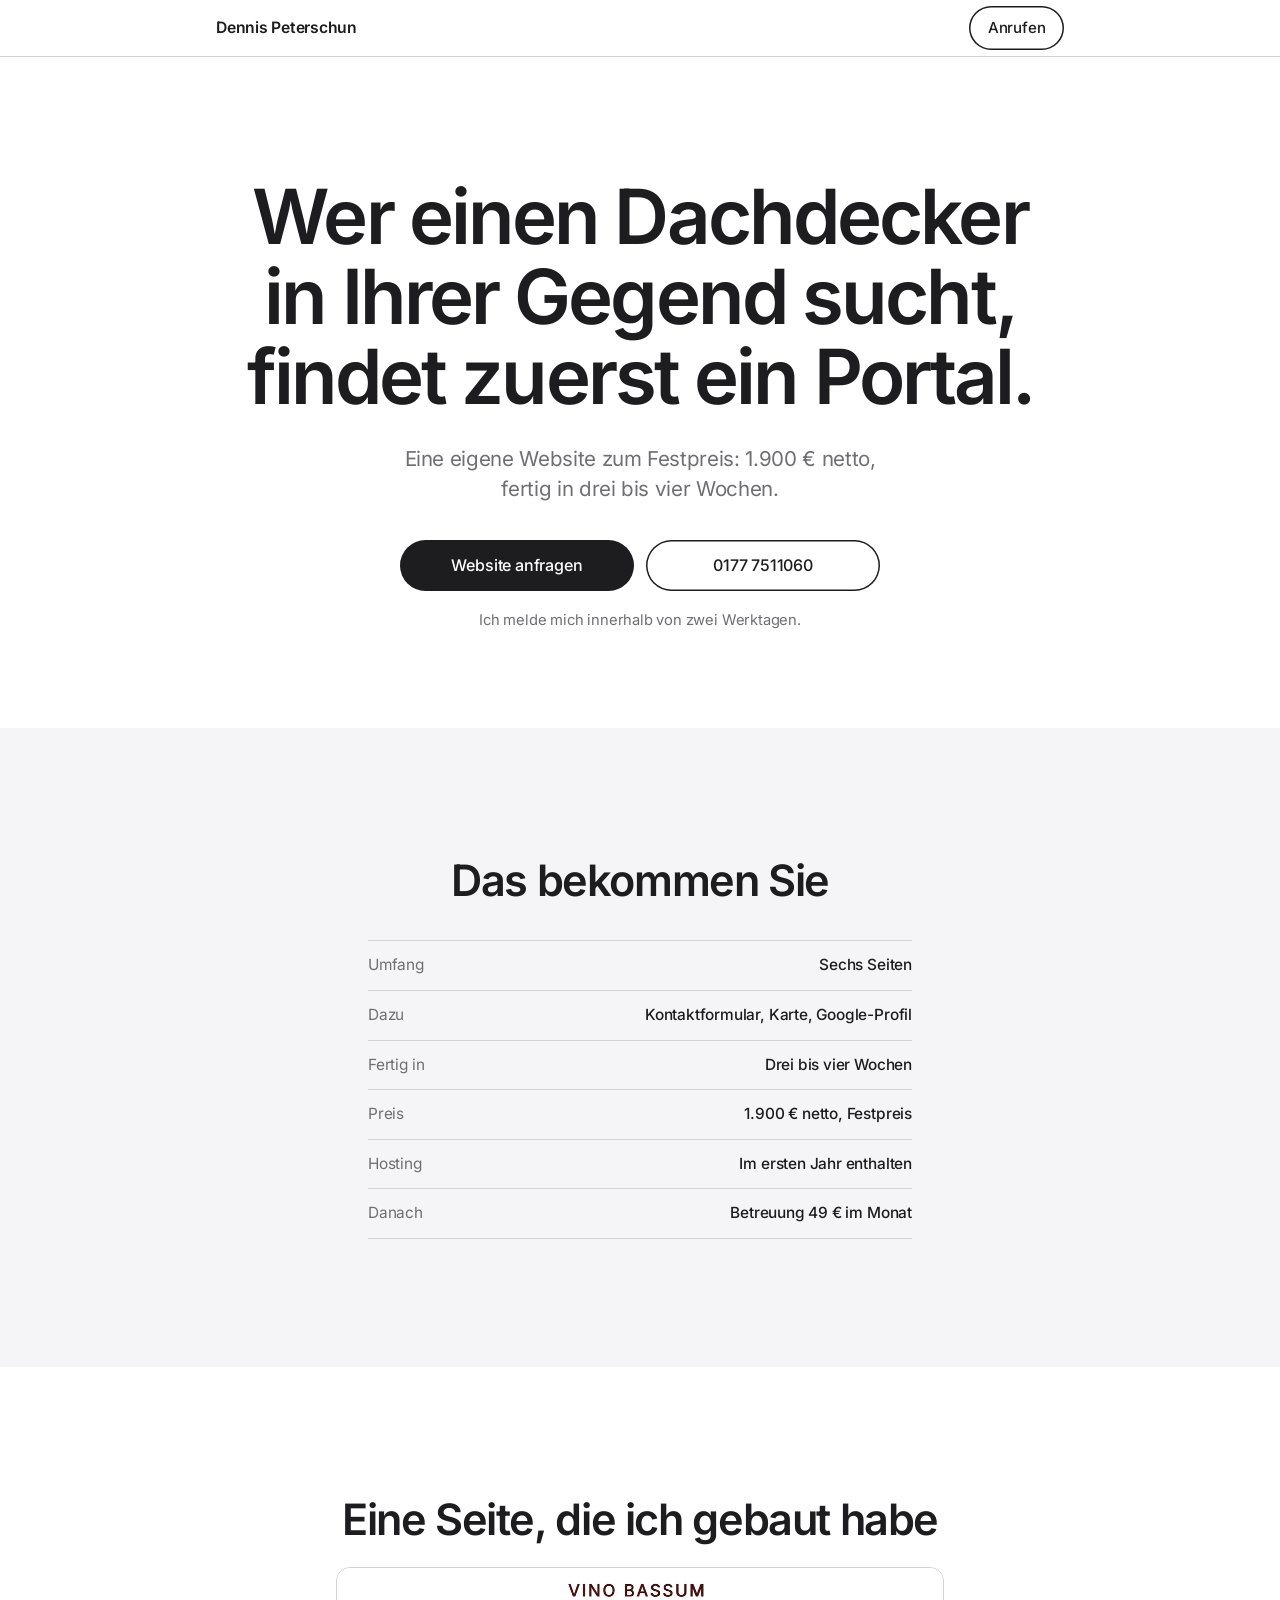
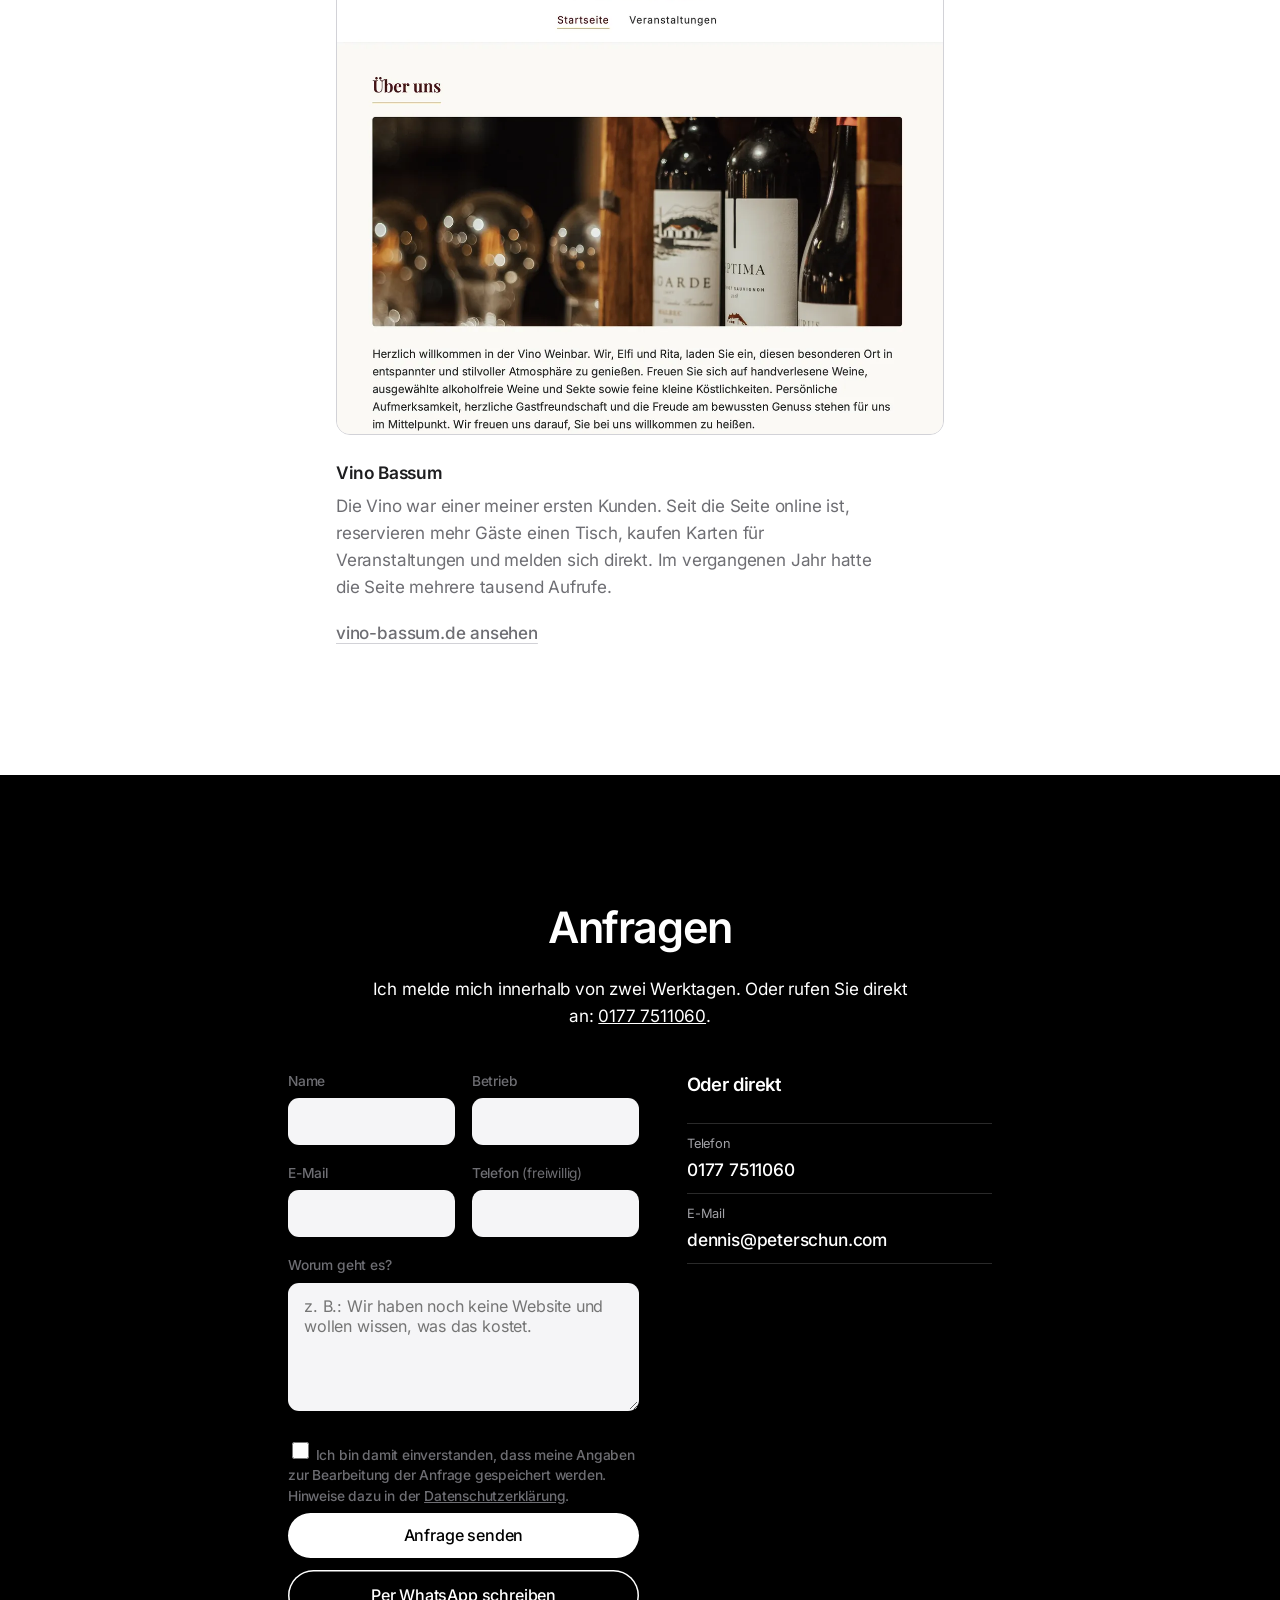
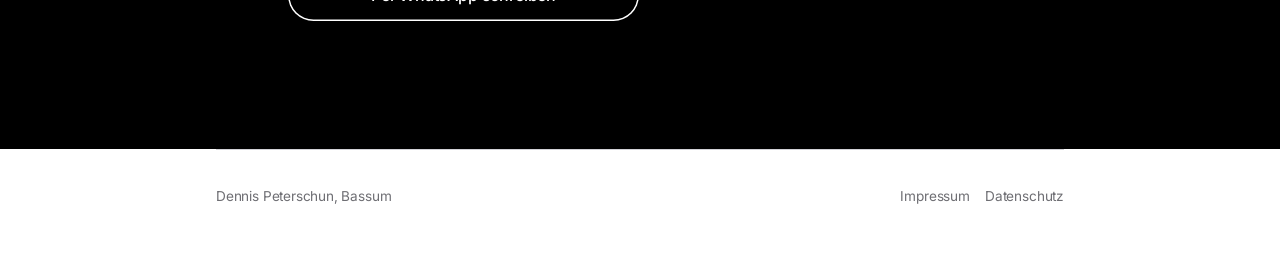
==== commit b6b3ea21: "Update site copy and asset versions Revise German page titles and copy, standardize footer punctuati" ====
--- a/dach/index.html
+++ b/dach/index.html
@@ -183,13 +183,13 @@
 
 <footer class="shell">
   <div class="foot">
-    <div>Dennis Peterschun · Bassum</div>
+    <div>Dennis Peterschun, Bassum</div>
     <div><a href="/impressum.html">Impressum</a> &nbsp;&nbsp;
       <a href="/datenschutz.html">Datenschutz</a></div>
   </div>
 </footer>
 
-<script src="/assets/kampagne.js?v=2"></script>
-<script src="/assets/formular.js?v=2"></script>
+<script src="/assets/kampagne.js?v=3"></script>
+<script src="/assets/formular.js?v=3"></script>
 </body>
 </html>
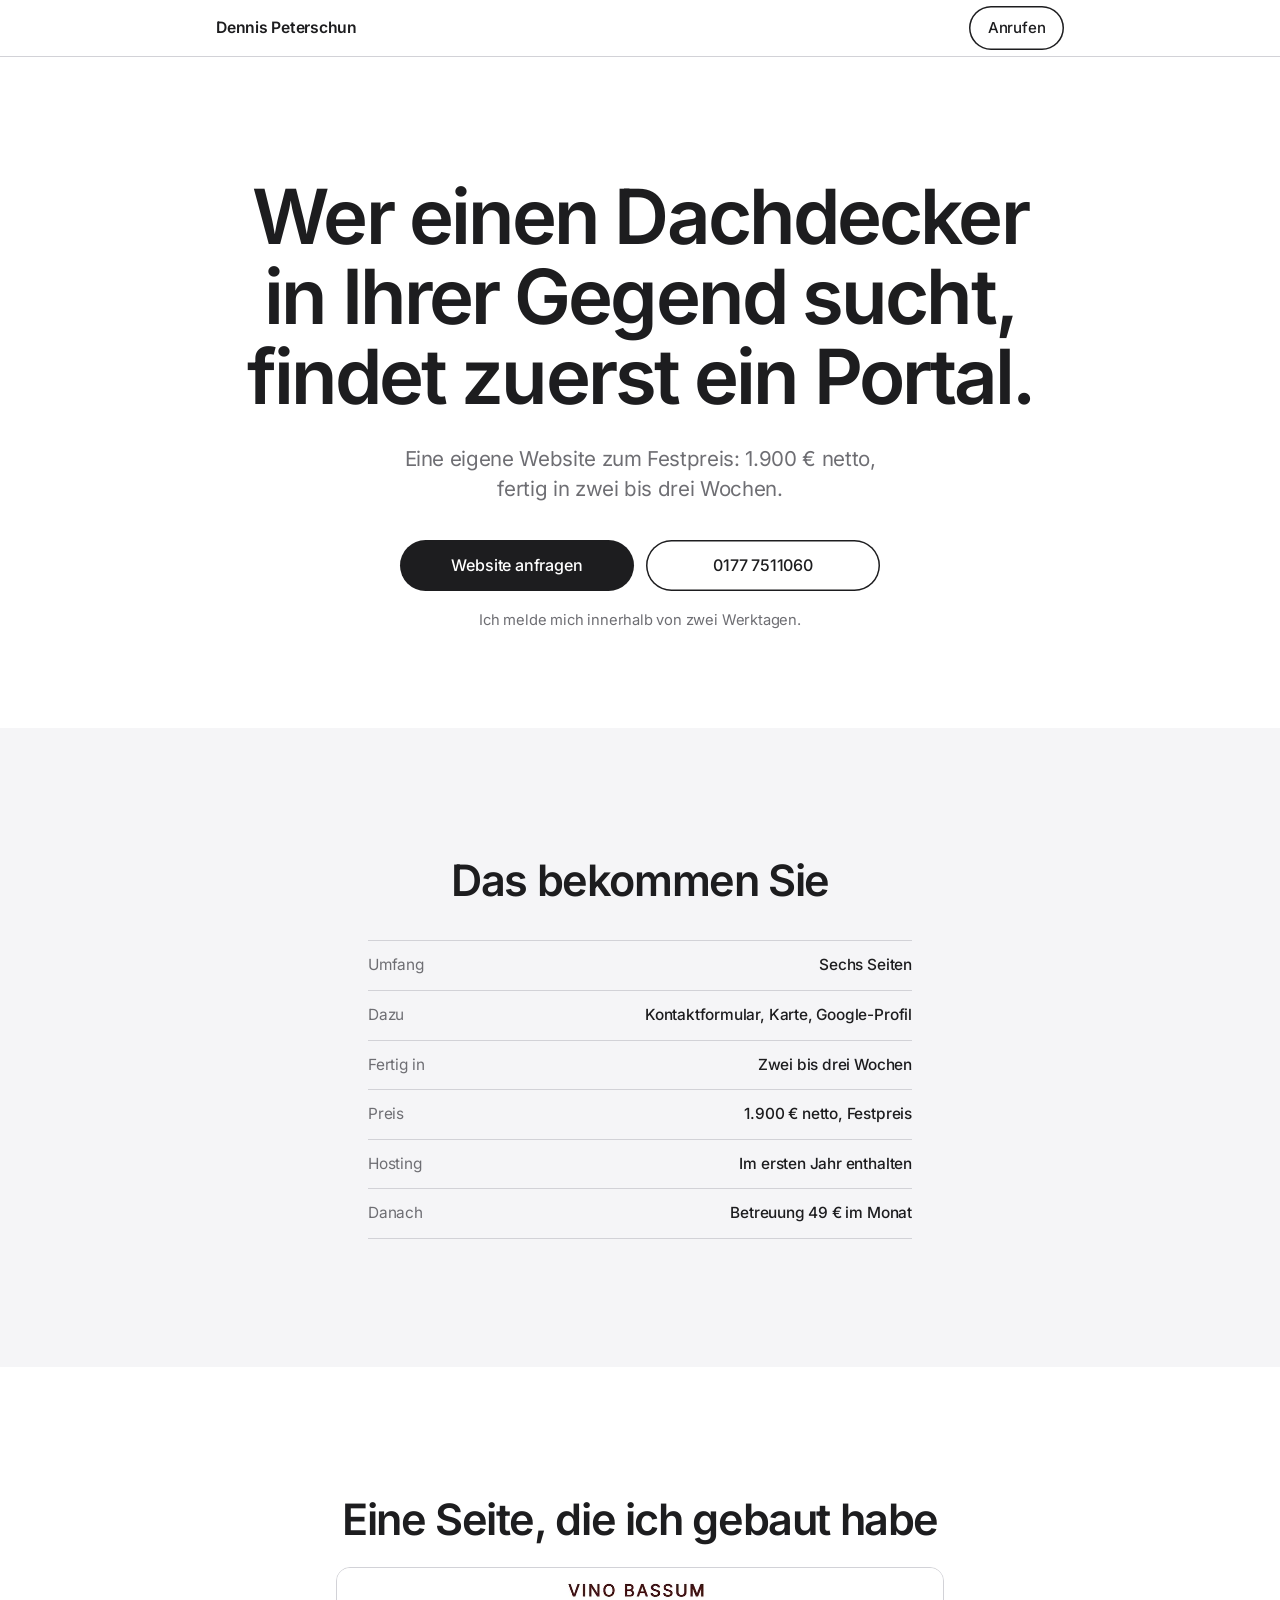
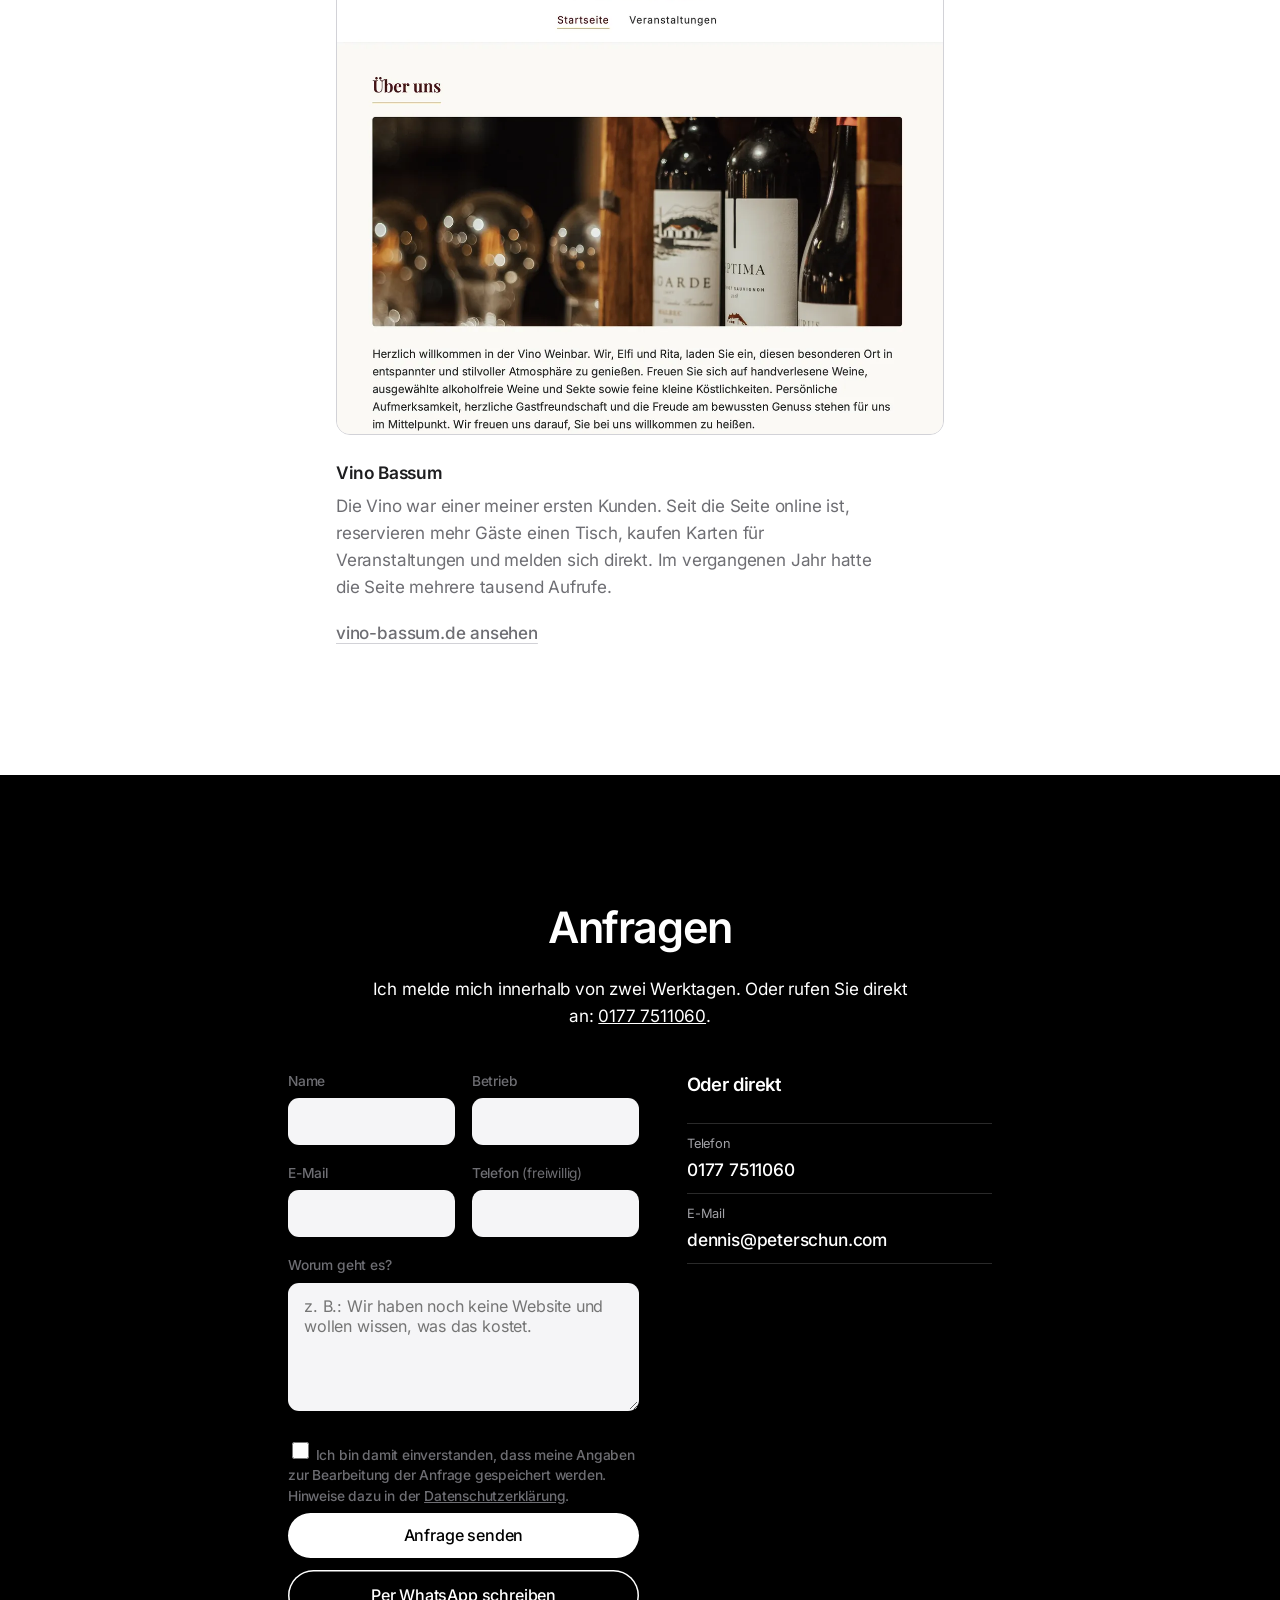
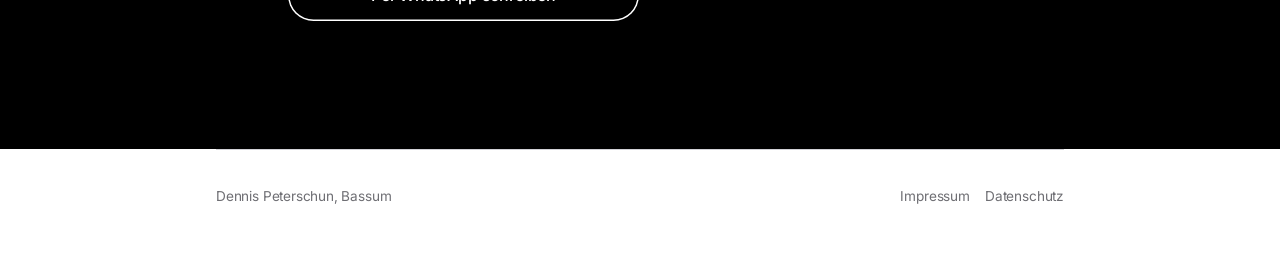
==== commit a1246bad: "Update website delivery timeline Change the estimated delivery time from three to four weeks to two " ====
--- a/dach/index.html
+++ b/dach/index.html
@@ -4,9 +4,9 @@
 <meta charset="utf-8">
 <meta name="viewport" content="width=device-width, initial-scale=1">
 <title>Website für Dachdecker | Dennis Peterschun</title>
-<meta name="description" content="Website zum Festpreis von 1.900 € für Dachdeckerbetriebe im Landkreis Diepholz. Sechs Seiten, fertig in drei bis vier Wochen, Hosting im ersten Jahr enthalten.">
+<meta name="description" content="Website zum Festpreis von 1.900 € für Dachdeckerbetriebe im Landkreis Diepholz. Sechs Seiten, fertig in zwei bis drei Wochen, Hosting im ersten Jahr enthalten.">
 <meta name="robots" content="noindex, follow">
-<link rel="stylesheet" href="/assets/site.css?v=3">
+<link rel="stylesheet" href="/assets/site.css?v=4">
 </head>
 <body data-gewerk="DA">
 
@@ -22,7 +22,7 @@
   <!-- ---------- Auftakt: Angebot und Kontakt im ersten Bildschirm ---------- -->
   <section class="shell hero">
     <h1 class="h-display">Wer einen Dachdecker in Ihrer Gegend sucht, findet zuerst ein Portal.</h1>
-    <p class="h-sub">Eine eigene Website zum Festpreis: 1.900 € netto, fertig in drei bis vier Wochen.</p>
+    <p class="h-sub">Eine eigene Website zum Festpreis: 1.900 € netto, fertig in zwei bis drei Wochen.</p>
     <div class="form-knoepfe hero-knoepfe">
       <a class="btn" href="#kontakt">Website anfragen</a>
       <a class="btn btn-zweit" href="tel:+491777511060">0177 7511060</a>
@@ -39,7 +39,7 @@
       <ul class="facts">
         <li>Umfang<b>Sechs Seiten</b></li>
         <li>Dazu<b>Kontaktformular, Karte, Google-Profil</b></li>
-        <li>Fertig in<b>Drei bis vier Wochen</b></li>
+        <li>Fertig in<b>Zwei bis drei Wochen</b></li>
         <li>Preis<b>1.900 € netto, Festpreis</b></li>
         <li>Hosting<b>Im ersten Jahr enthalten</b></li>
         <li>Danach<b>Betreuung 49 € im Monat</b></li>
@@ -189,7 +189,7 @@
   </div>
 </footer>
 
-<script src="/assets/kampagne.js?v=3"></script>
-<script src="/assets/formular.js?v=3"></script>
+<script src="/assets/kampagne.js?v=4"></script>
+<script src="/assets/formular.js?v=4"></script>
 </body>
 </html>
--- a/assets/site.css
+++ b/assets/site.css
@@ -652,3 +652,11 @@
 .sec-dark .me-contact span{color:var(--muted-dark)}
 /* Abstand zwischen Kontakt-Einleitung und Formular */
 #kontakt .note-mid{max-width:34rem;margin:.9rem auto 2.5rem}
+
+/* ================= Startseite: Anrufen-Knopf (13.10.) =================
+   Navigation und Anrufen-Knopf nebeneinander. Auf dem Handy reicht der
+   Platz nicht fuer beides, dort bleibt nur der Knopf. */
+.bar-rechts{display:flex;align-items:center;gap:.9rem}
+@media (max-width:47.99rem){
+  .bar-rechts .bar-links{display:none}
+}
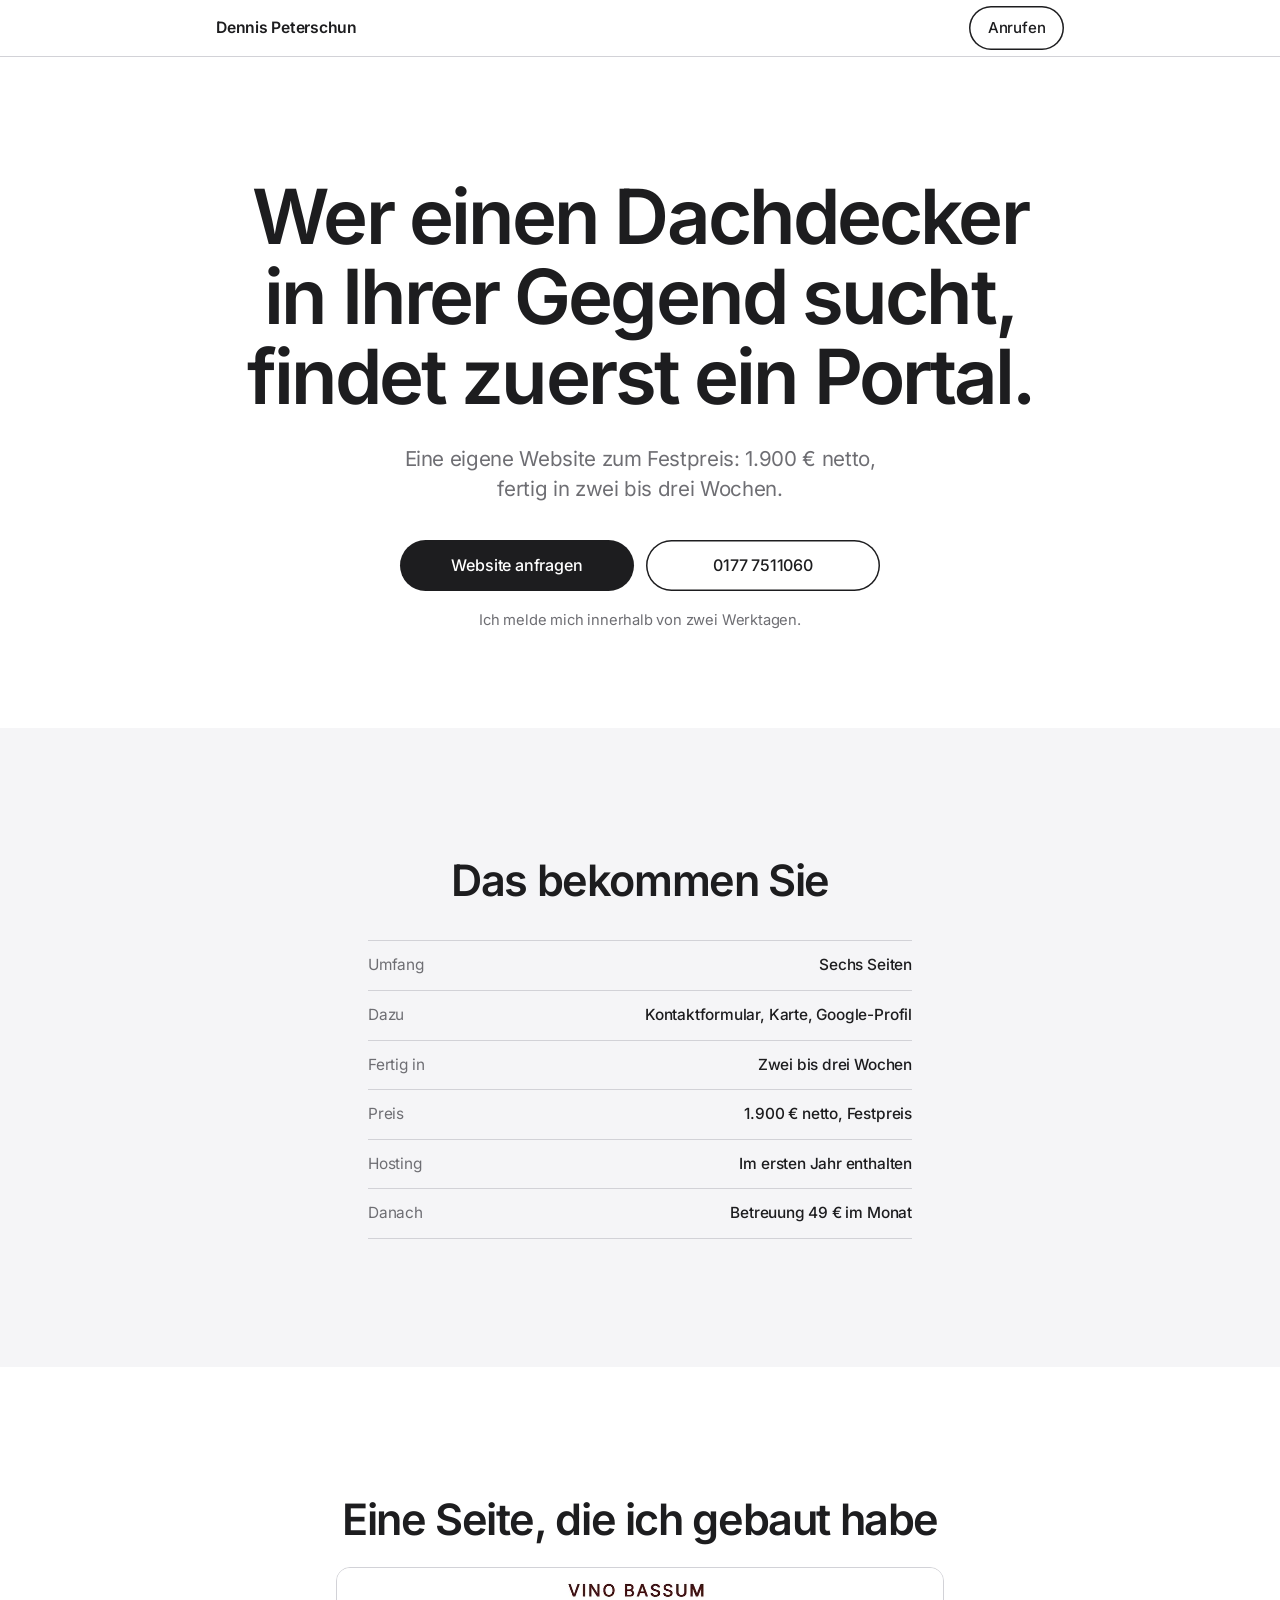
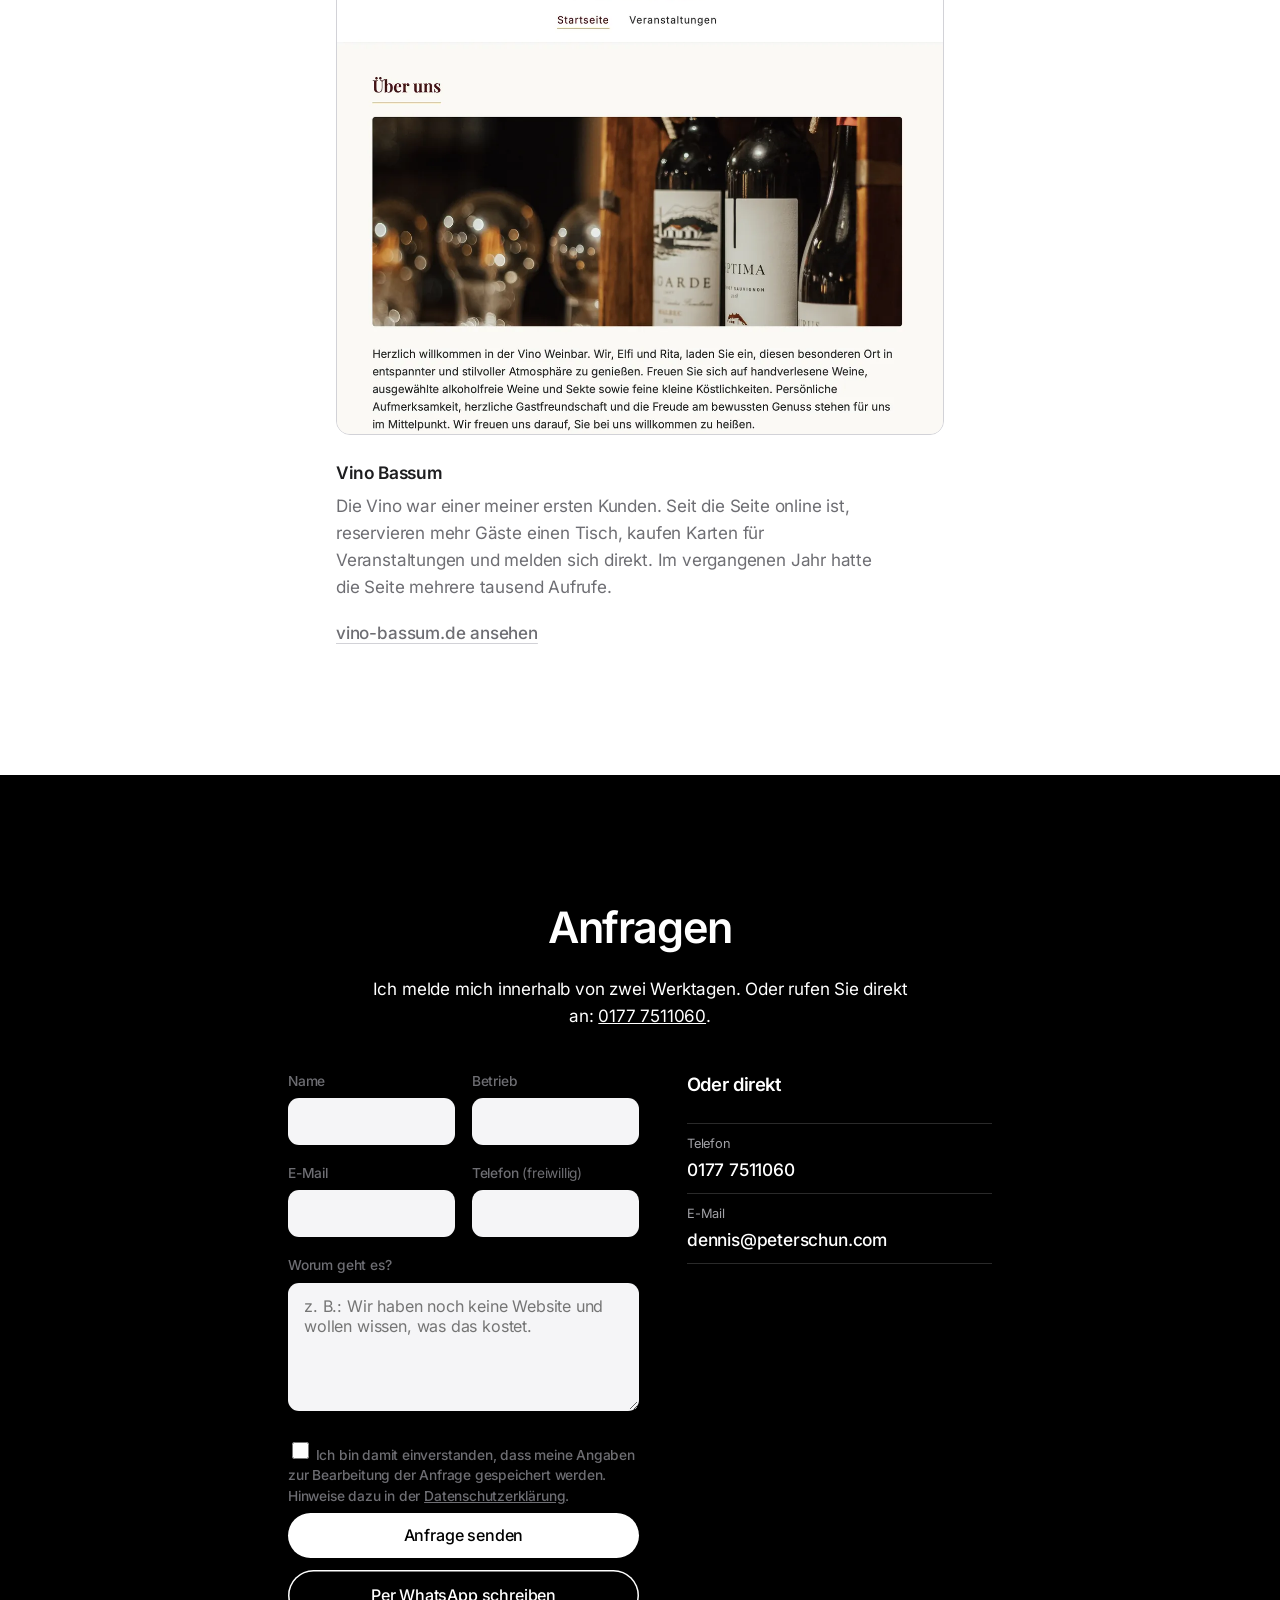
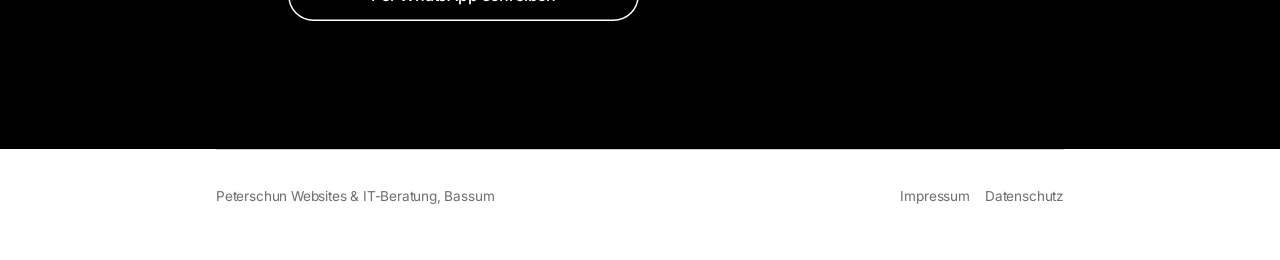
==== commit fbc6935a: "Update branding and homepage metadata Use Peterschun Websites & IT-Beratung consistently across page" ====
--- a/dach/index.html
+++ b/dach/index.html
@@ -3,7 +3,7 @@
 <head>
 <meta charset="utf-8">
 <meta name="viewport" content="width=device-width, initial-scale=1">
-<title>Website für Dachdecker | Dennis Peterschun</title>
+<title>Website für Dachdecker | Peterschun Websites &amp; IT-Beratung</title>
 <meta name="description" content="Website zum Festpreis von 1.900 € für Dachdeckerbetriebe im Landkreis Diepholz. Sechs Seiten, fertig in zwei bis drei Wochen, Hosting im ersten Jahr enthalten.">
 <meta name="robots" content="noindex, follow">
 <link rel="stylesheet" href="/assets/site.css?v=4">
@@ -183,7 +183,7 @@
 
 <footer class="shell">
   <div class="foot">
-    <div>Dennis Peterschun, Bassum</div>
+    <div>Peterschun Websites &amp; IT-Beratung, Bassum</div>
     <div><a href="/impressum.html">Impressum</a> &nbsp;&nbsp;
       <a href="/datenschutz.html">Datenschutz</a></div>
   </div>
